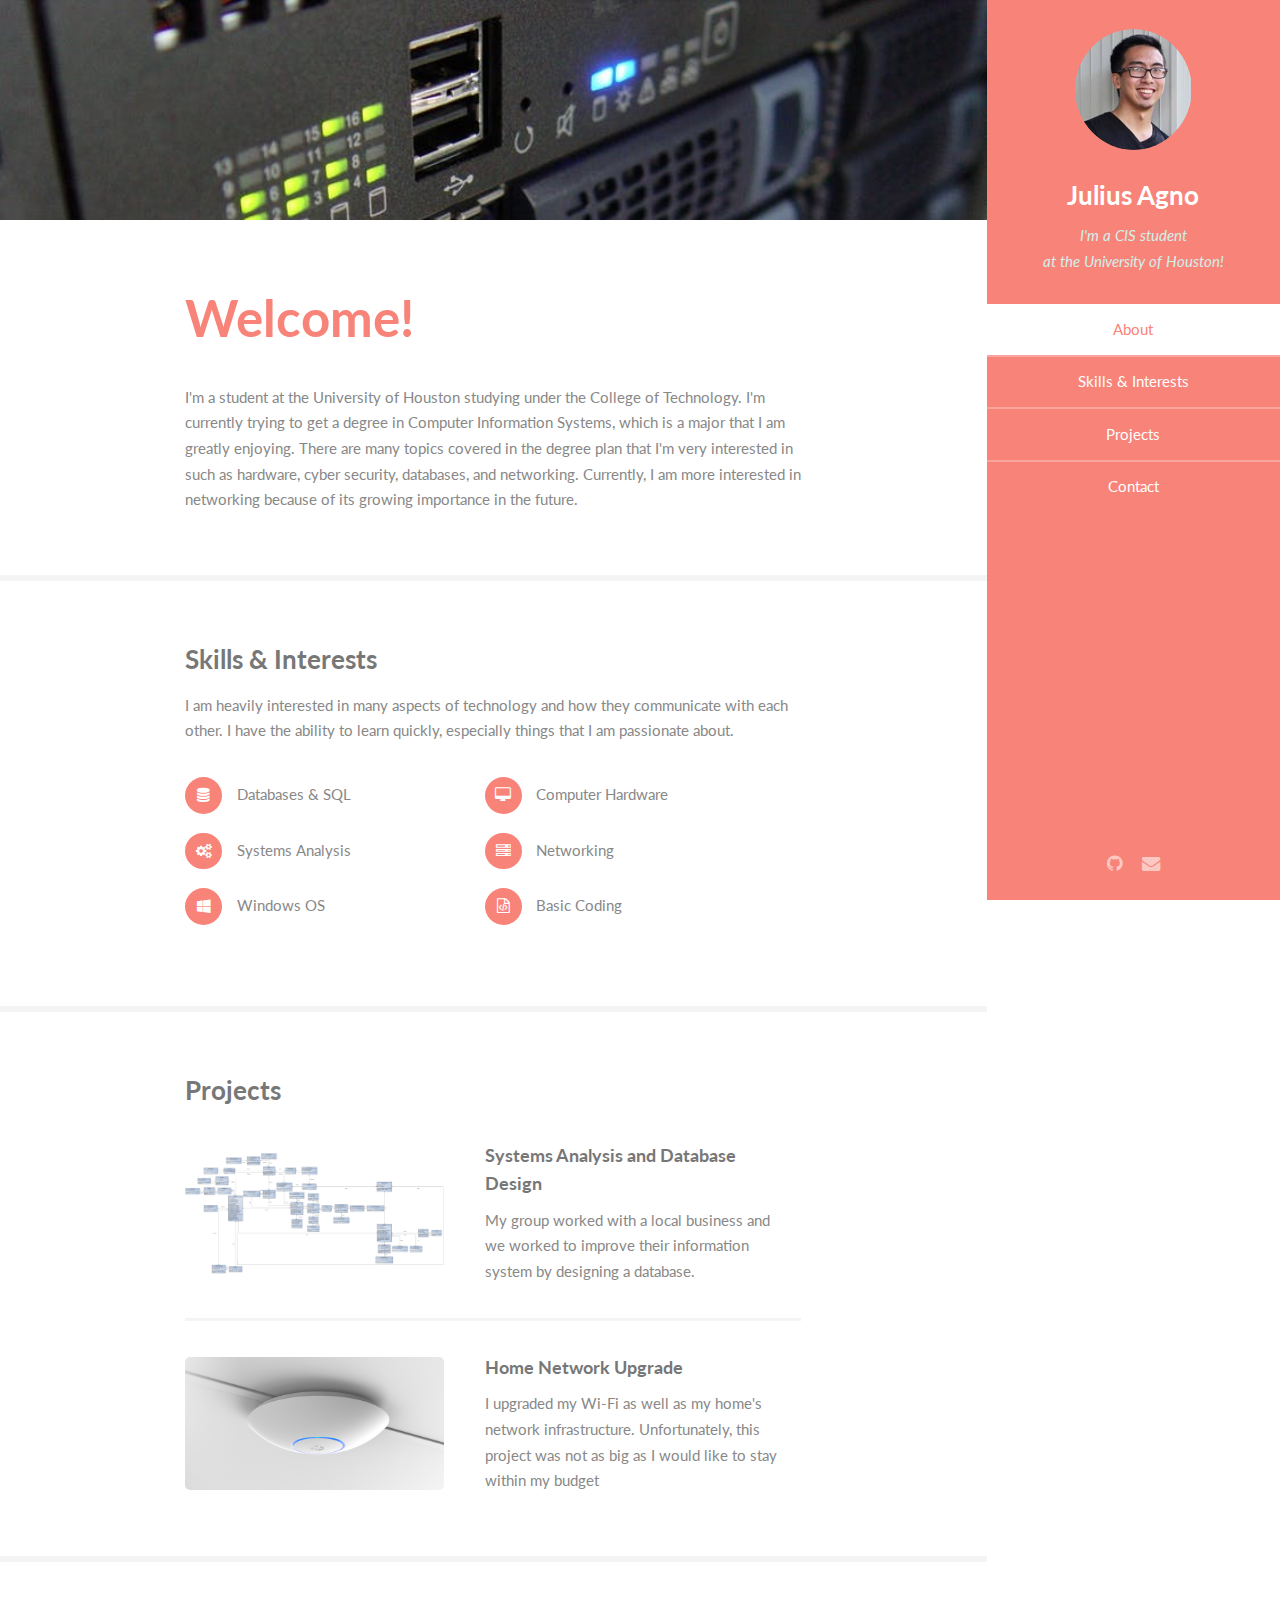
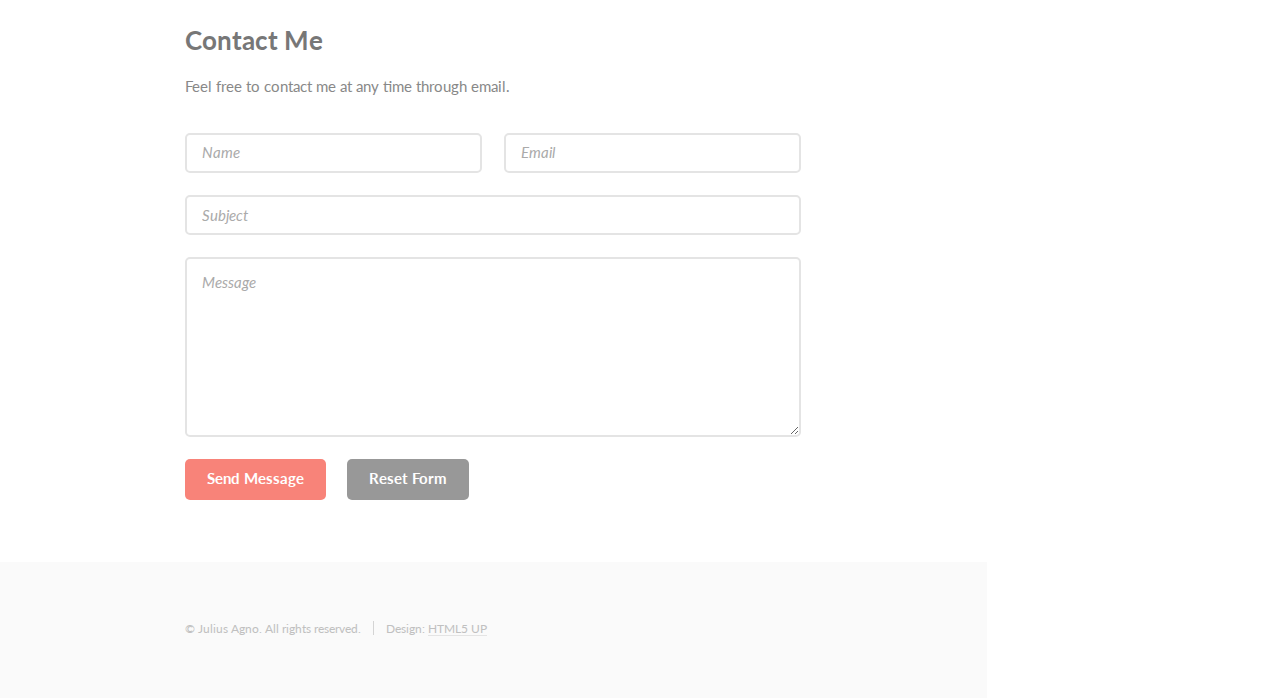
==== index.html @ ba8551e6 "fix header" ====
<!DOCTYPE HTML>
<!--
	Read Only by HTML5 UP
	html5up.net | @ajlkn
	Free for personal and commercial use under the CCA 3.0 license (html5up.net/license)
-->
<html>
	<head>
		<title>Julius Agno</title>
		<meta charset="utf-8" />
		<meta name="viewport" content="width=device-width, initial-scale=1" />
		<!--[if lte IE 8]><script src="assets/js/ie/html5shiv.js"></script><![endif]-->
		<link rel="stylesheet" href="assets/css/main.css" />
		<!--[if lte IE 8]><link rel="stylesheet" href="assets/css/ie8.css" /><![endif]-->
	</head>
	<body>

		<!-- Header -->
			<section id="header">
			
				<header>
					<span class="image avatar"><img src="images/avatar.png" alt="" /></span>
					<h1 id="logo"><a href="#">Julius Agno</a></h1>
					<p>I'm a CIS student<br />
					at the University of Houston!</p>
				</header>
				
				<nav id="nav">
					<ul>
						<li><a href="#about" class="active">About</a></li>
						<li><a href="#skills">Skills & Interests</a></li>
						<li><a href="#projects">Projects</a></li>
						<li><a href="#contact">Contact</a></li>
					</ul>
				</nav>
				
				<footer>
					<ul class="icons">
						<!--<li><a href="#" class="icon fa-twitter"><span class="label">Twitter</span></a></li>-->
						<!--<li><a href="#" class="icon fa-facebook"><span class="label">Facebook</span></a></li>-->
						<!--<li><a href="#" class="icon fa-instagram"><span class="label">Instagram</span></a></li>-->
						<li><a href="https://github.com/jayjay-a" class="icon fa-github"><span class="label">Github</span></a></li>
						<li><a href="mailto:agno.julius@gmail.com" class="icon fa-envelope"><span class="label">Email</span></a></li>
					</ul>
				</footer>
				
			</section>

		<!-- Wrapper -->
			<div id="wrapper">

				<!-- Main -->
					<div id="main">

						<!-- About -->
							<section id="about">
								<div class="container">
									<header class="major">
										<h2>Welcome!</h2>
									</header>
									<p>I'm a student at the University of Houston studying under the College of Technology. I'm currently trying to get a degree in Computer Information Systems, which is a major that I am greatly enjoying. There are many topics covered in the degree plan that I'm very interested in such as hardware, cyber security, databases, and networking. Currently, I am more interested in networking because of its growing importance in the future.</p>
								</div>
							</section>

						<!-- Skills -->
							<section id="skills">
								<div class="container">
									<h3>Skills & Interests</h3>
									<p>I am heavily interested in many aspects of technology and how they communicate with each other. I have the ability to learn quickly, especially things that I am passionate about.</p>
									<ul class="feature-icons">
										<li class="fa-database">Databases & SQL</li>
										<li class="fa-desktop">Computer Hardware</li>
										<li class="fa-cogs">Systems Analysis</li>
										<li class="fa-server ">Networking</li>
										<li class="fa-windows">Windows OS</li>
										<li class="fa-file-code-o">Basic Coding</li>
									</ul>
								</div>
							</section>

						<!-- Projects -->
							<section id="projects">
								<div class="container">
									<h3>Projects</h3>
									<p></p>
									<div class="features">
										<article>
											<a href="#" class="image"><img src="images/erd.png" alt="" /></a>
											<div class="inner">
												<h4>Systems Analysis and Database Design</h4>
												<p>My group worked with a local business and we worked to improve their information system by designing a database.</p>
											</div>
										</article>
										<article>
											<a href="#" class="image"><img src="images/uac.png" alt="" /></a>
											<div class="inner">
												<h4>Home Network Upgrade</h4>
												<p>I upgraded my Wi-Fi as well as my home's network infrastructure. Unfortunately, this project was not as big as I would like to stay within my budget</p>
											</div>
										</article>
									</div>
								</div>
							</section>

						<!-- Contact -->
							<section id="contact">
								<div class="container">
									<h3>Contact Me</h3>
									<p>Feel free to contact me at any time through email.</p>
									<form method="post" action="https://formspree.io/agno.julius@gmail.com">
										<div class="row uniform">
											<div class="6u 12u(xsmall)"><input type="text" name="name" id="name" placeholder="Name" /></div>
											<div class="6u 12u(xsmall)"><input type="email" name="email" id="email" placeholder="Email" /></div>
										</div>
										<div class="row uniform">
											<div class="12u"><input type="text" name="subject" id="subject" placeholder="Subject" /></div>
										</div>
										<div class="row uniform">
											<div class="12u"><textarea name="message" id="message" placeholder="Message" rows="6"></textarea></div>
										</div>
										<div class="row uniform">
											<div class="12u">
												<ul class="actions">
													<li><input type="submit" class="special" value="Send Message" /></li>
													<li><input type="reset" value="Reset Form" /></li>
												</ul>
											</div>
										</div>
									</form>
								</div>
							</section>
							
							


					</div>

				<!-- Footer -->
					<section id="footer">
						<div class="container">
							<ul class="copyright">
								<li>&copy; Julius Agno. All rights reserved.</li><li>Design: <a href="http://html5up.net">HTML5 UP</a></li>
							</ul>
						</div>
					</section>

			</div>

		<!-- Scripts -->
			<script src="assets/js/jquery.min.js"></script>
			<script src="assets/js/jquery.scrollzer.min.js"></script>
			<script src="assets/js/jquery.scrolly.min.js"></script>
			<script src="assets/js/skel.min.js"></script>
			<script src="assets/js/util.js"></script>
			<!--[if lte IE 8]><script src="assets/js/ie/respond.min.js"></script><![endif]-->
			<script src="assets/js/main.js"></script>

	</body>
</html>
---- assets/css/main.css ----
@import url("font-awesome.min.css");
@import url("https://fonts.googleapis.com/css?family=Lato:400,400italic,700,700italic|Source+Code+Pro:400");

/*
	Read Only by HTML5 UP
	html5up.net | @ajlkn
	Free for personal and commercial use under the CCA 3.0 license (html5up.net/license)
*/

/* Reset */

	html, body, div, span, applet, object, iframe, h1, h2, h3, h4, h5, h6, p, blockquote, pre, a, abbr, acronym, address, big, cite, code, del, dfn, em, img, ins, kbd, q, s, samp, small, strike, strong, sub, sup, tt, var, b, u, i, center, dl, dt, dd, ol, ul, li, fieldset, form, label, legend, table, caption, tbody, tfoot, thead, tr, th, td, article, aside, canvas, details, embed, figure, figcaption, footer, header, hgroup, menu, nav, output, ruby, section, summary, time, mark, audio, video {
		margin: 0;
		padding: 0;
		border: 0;
		font-size: 100%;
		font: inherit;
		vertical-align: baseline;
	}

	article, aside, details, figcaption, figure, footer, header, hgroup, menu, nav, section {
		display: block;
	}

	body {
		line-height: 1;
	}

	ol, ul {
		list-style: none;
	}

	blockquote, q {
		quotes: none;
	}

	blockquote:before, blockquote:after, q:before, q:after {
		content: '';
		content: none;
	}

	table {
		border-collapse: collapse;
		border-spacing: 0;
	}

	body {
		-webkit-text-size-adjust: none;
	}

/* Box Model */

	*, *:before, *:after {
		-moz-box-sizing: border-box;
		-webkit-box-sizing: border-box;
		box-sizing: border-box;
	}

/* Containers */

	.container {
		margin-left: auto;
		margin-right: auto;
	}

	.container.\31 25\25 {
		width: 100%;
		max-width: 56.25em;
		min-width: 45em;
	}

	.container.\37 5\25 {
		width: 33.75em;
	}

	.container.\35 0\25 {
		width: 22.5em;
	}

	.container.\32 5\25 {
		width: 11.25em;
	}

	.container {
		width: 45em;
	}

	@media screen and (max-width: 1680px) {

		.container.\31 25\25 {
			width: 100%;
			max-width: 56.25em;
			min-width: 45em;
		}

		.container.\37 5\25 {
			width: 33.75em;
		}

		.container.\35 0\25 {
			width: 22.5em;
		}

		.container.\32 5\25 {
			width: 11.25em;
		}

		.container {
			width: 45em;
		}

	}

	@media screen and (max-width: 1280px) {

		.container.\31 25\25 {
			width: 100%;
			max-width: 52.5em;
			min-width: 42em;
		}

		.container.\37 5\25 {
			width: 31.5em;
		}

		.container.\35 0\25 {
			width: 21em;
		}

		.container.\32 5\25 {
			width: 10.5em;
		}

		.container {
			width: 42em;
		}

	}

	@media screen and (max-width: 1024px) {

		.container.\31 25\25 {
			width: 100%;
			max-width: 106.25%;
			min-width: 85%;
		}

		.container.\37 5\25 {
			width: 63.75%;
		}

		.container.\35 0\25 {
			width: 42.5%;
		}

		.container.\32 5\25 {
			width: 21.25%;
		}

		.container {
			width: 85% !important;
		}

	}

	@media screen and (max-width: 736px) {

		.container.\31 25\25 {
			width: 100%;
			max-width: 112.5%;
			min-width: 90%;
		}

		.container.\37 5\25 {
			width: 67.5%;
		}

		.container.\35 0\25 {
			width: 45%;
		}

		.container.\32 5\25 {
			width: 22.5%;
		}

		.container {
			width: 90% !important;
		}

	}

	@media screen and (max-width: 480px) {

		.container.\31 25\25 {
			width: 100%;
			max-width: 112.5%;
			min-width: 90%;
		}

		.container.\37 5\25 {
			width: 67.5%;
		}

		.container.\35 0\25 {
			width: 45%;
		}

		.container.\32 5\25 {
			width: 22.5%;
		}

		.container {
			width: 90% !important;
		}

	}

/* Grid */

	.row {
		border-bottom: solid 1px transparent;
		-moz-box-sizing: border-box;
		-webkit-box-sizing: border-box;
		box-sizing: border-box;
	}

	.row > * {
		float: left;
		-moz-box-sizing: border-box;
		-webkit-box-sizing: border-box;
		box-sizing: border-box;
	}

	.row:after, .row:before {
		content: '';
		display: block;
		clear: both;
		height: 0;
	}

	.row.uniform > * > :first-child {
		margin-top: 0;
	}

	.row.uniform > * > :last-child {
		margin-bottom: 0;
	}

	.row.\30 \25 > * {
		padding: 0 0 0 0em;
	}

	.row.\30 \25 {
		margin: 0 0 -1px 0em;
	}

	.row.uniform.\30 \25 > * {
		padding: 0em 0 0 0em;
	}

	.row.uniform.\30 \25 {
		margin: 0em 0 -1px 0em;
	}

	.row > * {
		padding: 0 0 0 2em;
	}

	.row {
		margin: 0 0 -1px -2em;
	}

	.row.uniform > * {
		padding: 2em 0 0 2em;
	}

	.row.uniform {
		margin: -2em 0 -1px -2em;
	}

	.row.\32 00\25 > * {
		padding: 0 0 0 4em;
	}

	.row.\32 00\25 {
		margin: 0 0 -1px -4em;
	}

	.row.uniform.\32 00\25 > * {
		padding: 4em 0 0 4em;
	}

	.row.uniform.\32 00\25 {
		margin: -4em 0 -1px -4em;
	}

	.row.\31 50\25 > * {
		padding: 0 0 0 3em;
	}

	.row.\31 50\25 {
		margin: 0 0 -1px -3em;
	}

	.row.uniform.\31 50\25 > * {
		padding: 3em 0 0 3em;
	}

	.row.uniform.\31 50\25 {
		margin: -3em 0 -1px -3em;
	}

	.row.\35 0\25 > * {
		padding: 0 0 0 1em;
	}

	.row.\35 0\25 {
		margin: 0 0 -1px -1em;
	}

	.row.uniform.\35 0\25 > * {
		padding: 1em 0 0 1em;
	}

	.row.uniform.\35 0\25 {
		margin: -1em 0 -1px -1em;
	}

	.row.\32 5\25 > * {
		padding: 0 0 0 0.5em;
	}

	.row.\32 5\25 {
		margin: 0 0 -1px -0.5em;
	}

	.row.uniform.\32 5\25 > * {
		padding: 0.5em 0 0 0.5em;
	}

	.row.uniform.\32 5\25 {
		margin: -0.5em 0 -1px -0.5em;
	}

	.\31 2u, .\31 2u\24 {
		width: 100%;
		clear: none;
		margin-left: 0;
	}

	.\31 1u, .\31 1u\24 {
		width: 91.6666666667%;
		clear: none;
		margin-left: 0;
	}

	.\31 0u, .\31 0u\24 {
		width: 83.3333333333%;
		clear: none;
		margin-left: 0;
	}

	.\39 u, .\39 u\24 {
		width: 75%;
		clear: none;
		margin-left: 0;
	}

	.\38 u, .\38 u\24 {
		width: 66.6666666667%;
		clear: none;
		margin-left: 0;
	}

	.\37 u, .\37 u\24 {
		width: 58.3333333333%;
		clear: none;
		margin-left: 0;
	}

	.\36 u, .\36 u\24 {
		width: 50%;
		clear: none;
		margin-left: 0;
	}

	.\35 u, .\35 u\24 {
		width: 41.6666666667%;
		clear: none;
		margin-left: 0;
	}

	.\34 u, .\34 u\24 {
		width: 33.3333333333%;
		clear: none;
		margin-left: 0;
	}

	.\33 u, .\33 u\24 {
		width: 25%;
		clear: none;
		margin-left: 0;
	}

	.\32 u, .\32 u\24 {
		width: 16.6666666667%;
		clear: none;
		margin-left: 0;
	}

	.\31 u, .\31 u\24 {
		width: 8.3333333333%;
		clear: none;
		margin-left: 0;
	}

	.\31 2u\24 + *,
	.\31 1u\24 + *,
	.\31 0u\24 + *,
	.\39 u\24 + *,
	.\38 u\24 + *,
	.\37 u\24 + *,
	.\36 u\24 + *,
	.\35 u\24 + *,
	.\34 u\24 + *,
	.\33 u\24 + *,
	.\32 u\24 + *,
	.\31 u\24 + * {
		clear: left;
	}

	.\-11u {
		margin-left: 91.66667%;
	}

	.\-10u {
		margin-left: 83.33333%;
	}

	.\-9u {
		margin-left: 75%;
	}

	.\-8u {
		margin-left: 66.66667%;
	}

	.\-7u {
		margin-left: 58.33333%;
	}

	.\-6u {
		margin-left: 50%;
	}

	.\-5u {
		margin-left: 41.66667%;
	}

	.\-4u {
		margin-left: 33.33333%;
	}

	.\-3u {
		margin-left: 25%;
	}

	.\-2u {
		margin-left: 16.66667%;
	}

	.\-1u {
		margin-left: 8.33333%;
	}

	@media screen and (max-width: 1680px) {

		.row > * {
			padding: 0 0 0 2em;
		}

		.row {
			margin: 0 0 -1px -2em;
		}

		.row.uniform > * {
			padding: 2em 0 0 2em;
		}

		.row.uniform {
			margin: -2em 0 -1px -2em;
		}

		.row.\32 00\25 > * {
			padding: 0 0 0 4em;
		}

		.row.\32 00\25 {
			margin: 0 0 -1px -4em;
		}

		.row.uniform.\32 00\25 > * {
			padding: 4em 0 0 4em;
		}

		.row.uniform.\32 00\25 {
			margin: -4em 0 -1px -4em;
		}

		.row.\31 50\25 > * {
			padding: 0 0 0 3em;
		}

		.row.\31 50\25 {
			margin: 0 0 -1px -3em;
		}

		.row.uniform.\31 50\25 > * {
			padding: 3em 0 0 3em;
		}

		.row.uniform.\31 50\25 {
			margin: -3em 0 -1px -3em;
		}

		.row.\35 0\25 > * {
			padding: 0 0 0 1em;
		}

		.row.\35 0\25 {
			margin: 0 0 -1px -1em;
		}

		.row.uniform.\35 0\25 > * {
			padding: 1em 0 0 1em;
		}

		.row.uniform.\35 0\25 {
			margin: -1em 0 -1px -1em;
		}

		.row.\32 5\25 > * {
			padding: 0 0 0 0.5em;
		}

		.row.\32 5\25 {
			margin: 0 0 -1px -0.5em;
		}

		.row.uniform.\32 5\25 > * {
			padding: 0.5em 0 0 0.5em;
		}

		.row.uniform.\32 5\25 {
			margin: -0.5em 0 -1px -0.5em;
		}

		.\31 2u\28xlarge\29, .\31 2u\24\28xlarge\29 {
			width: 100%;
			clear: none;
			margin-left: 0;
		}

		.\31 1u\28xlarge\29, .\31 1u\24\28xlarge\29 {
			width: 91.6666666667%;
			clear: none;
			margin-left: 0;
		}

		.\31 0u\28xlarge\29, .\31 0u\24\28xlarge\29 {
			width: 83.3333333333%;
			clear: none;
			margin-left: 0;
		}

		.\39 u\28xlarge\29, .\39 u\24\28xlarge\29 {
			width: 75%;
			clear: none;
			margin-left: 0;
		}

		.\38 u\28xlarge\29, .\38 u\24\28xlarge\29 {
			width: 66.6666666667%;
			clear: none;
			margin-left: 0;
		}

		.\37 u\28xlarge\29, .\37 u\24\28xlarge\29 {
			width: 58.3333333333%;
			clear: none;
			margin-left: 0;
		}

		.\36 u\28xlarge\29, .\36 u\24\28xlarge\29 {
			width: 50%;
			clear: none;
			margin-left: 0;
		}

		.\35 u\28xlarge\29, .\35 u\24\28xlarge\29 {
			width: 41.6666666667%;
			clear: none;
			margin-left: 0;
		}

		.\34 u\28xlarge\29, .\34 u\24\28xlarge\29 {
			width: 33.3333333333%;
			clear: none;
			margin-left: 0;
		}

		.\33 u\28xlarge\29, .\33 u\24\28xlarge\29 {
			width: 25%;
			clear: none;
			margin-left: 0;
		}

		.\32 u\28xlarge\29, .\32 u\24\28xlarge\29 {
			width: 16.6666666667%;
			clear: none;
			margin-left: 0;
		}

		.\31 u\28xlarge\29, .\31 u\24\28xlarge\29 {
			width: 8.3333333333%;
			clear: none;
			margin-left: 0;
		}

		.\31 2u\24\28xlarge\29 + *,
		.\31 1u\24\28xlarge\29 + *,
		.\31 0u\24\28xlarge\29 + *,
		.\39 u\24\28xlarge\29 + *,
		.\38 u\24\28xlarge\29 + *,
		.\37 u\24\28xlarge\29 + *,
		.\36 u\24\28xlarge\29 + *,
		.\35 u\24\28xlarge\29 + *,
		.\34 u\24\28xlarge\29 + *,
		.\33 u\24\28xlarge\29 + *,
		.\32 u\24\28xlarge\29 + *,
		.\31 u\24\28xlarge\29 + * {
			clear: left;
		}

		.\-11u\28xlarge\29 {
			margin-left: 91.66667%;
		}

		.\-10u\28xlarge\29 {
			margin-left: 83.33333%;
		}

		.\-9u\28xlarge\29 {
			margin-left: 75%;
		}

		.\-8u\28xlarge\29 {
			margin-left: 66.66667%;
		}

		.\-7u\28xlarge\29 {
			margin-left: 58.33333%;
		}

		.\-6u\28xlarge\29 {
			margin-left: 50%;
		}

		.\-5u\28xlarge\29 {
			margin-left: 41.66667%;
		}

		.\-4u\28xlarge\29 {
			margin-left: 33.33333%;
		}

		.\-3u\28xlarge\29 {
			margin-left: 25%;
		}

		.\-2u\28xlarge\29 {
			margin-left: 16.66667%;
		}

		.\-1u\28xlarge\29 {
			margin-left: 8.33333%;
		}

	}

	@media screen and (max-width: 1280px) {

		.row > * {
			padding: 0 0 0 1.5em;
		}

		.row {
			margin: 0 0 -1px -1.5em;
		}

		.row.uniform > * {
			padding: 1.5em 0 0 1.5em;
		}

		.row.uniform {
			margin: -1.5em 0 -1px -1.5em;
		}

		.row.\32 00\25 > * {
			padding: 0 0 0 3em;
		}

		.row.\32 00\25 {
			margin: 0 0 -1px -3em;
		}

		.row.uniform.\32 00\25 > * {
			padding: 3em 0 0 3em;
		}

		.row.uniform.\32 00\25 {
			margin: -3em 0 -1px -3em;
		}

		.row.\31 50\25 > * {
			padding: 0 0 0 2.25em;
		}

		.row.\31 50\25 {
			margin: 0 0 -1px -2.25em;
		}

		.row.uniform.\31 50\25 > * {
			padding: 2.25em 0 0 2.25em;
		}

		.row.uniform.\31 50\25 {
			margin: -2.25em 0 -1px -2.25em;
		}

		.row.\35 0\25 > * {
			padding: 0 0 0 0.75em;
		}

		.row.\35 0\25 {
			margin: 0 0 -1px -0.75em;
		}

		.row.uniform.\35 0\25 > * {
			padding: 0.75em 0 0 0.75em;
		}

		.row.uniform.\35 0\25 {
			margin: -0.75em 0 -1px -0.75em;
		}

		.row.\32 5\25 > * {
			padding: 0 0 0 0.375em;
		}

		.row.\32 5\25 {
			margin: 0 0 -1px -0.375em;
		}

		.row.uniform.\32 5\25 > * {
			padding: 0.375em 0 0 0.375em;
		}

		.row.uniform.\32 5\25 {
			margin: -0.375em 0 -1px -0.375em;
		}

		.\31 2u\28large\29, .\31 2u\24\28large\29 {
			width: 100%;
			clear: none;
			margin-left: 0;
		}

		.\31 1u\28large\29, .\31 1u\24\28large\29 {
			width: 91.6666666667%;
			clear: none;
			margin-left: 0;
		}

		.\31 0u\28large\29, .\31 0u\24\28large\29 {
			width: 83.3333333333%;
			clear: none;
			margin-left: 0;
		}

		.\39 u\28large\29, .\39 u\24\28large\29 {
			width: 75%;
			clear: none;
			margin-left: 0;
		}

		.\38 u\28large\29, .\38 u\24\28large\29 {
			width: 66.6666666667%;
			clear: none;
			margin-left: 0;
		}

		.\37 u\28large\29, .\37 u\24\28large\29 {
			width: 58.3333333333%;
			clear: none;
			margin-left: 0;
		}

		.\36 u\28large\29, .\36 u\24\28large\29 {
			width: 50%;
			clear: none;
			margin-left: 0;
		}

		.\35 u\28large\29, .\35 u\24\28large\29 {
			width: 41.6666666667%;
			clear: none;
			margin-left: 0;
		}

		.\34 u\28large\29, .\34 u\24\28large\29 {
			width: 33.3333333333%;
			clear: none;
			margin-left: 0;
		}

		.\33 u\28large\29, .\33 u\24\28large\29 {
			width: 25%;
			clear: none;
			margin-left: 0;
		}

		.\32 u\28large\29, .\32 u\24\28large\29 {
			width: 16.6666666667%;
			clear: none;
			margin-left: 0;
		}

		.\31 u\28large\29, .\31 u\24\28large\29 {
			width: 8.3333333333%;
			clear: none;
			margin-left: 0;
		}

		.\31 2u\24\28large\29 + *,
		.\31 1u\24\28large\29 + *,
		.\31 0u\24\28large\29 + *,
		.\39 u\24\28large\29 + *,
		.\38 u\24\28large\29 + *,
		.\37 u\24\28large\29 + *,
		.\36 u\24\28large\29 + *,
		.\35 u\24\28large\29 + *,
		.\34 u\24\28large\29 + *,
		.\33 u\24\28large\29 + *,
		.\32 u\24\28large\29 + *,
		.\31 u\24\28large\29 + * {
			clear: left;
		}

		.\-11u\28large\29 {
			margin-left: 91.66667%;
		}

		.\-10u\28large\29 {
			margin-left: 83.33333%;
		}

		.\-9u\28large\29 {
			margin-left: 75%;
		}

		.\-8u\28large\29 {
			margin-left: 66.66667%;
		}

		.\-7u\28large\29 {
			margin-left: 58.33333%;
		}

		.\-6u\28large\29 {
			margin-left: 50%;
		}

		.\-5u\28large\29 {
			margin-left: 41.66667%;
		}

		.\-4u\28large\29 {
			margin-left: 33.33333%;
		}

		.\-3u\28large\29 {
			margin-left: 25%;
		}

		.\-2u\28large\29 {
			margin-left: 16.66667%;
		}

		.\-1u\28large\29 {
			margin-left: 8.33333%;
		}

	}

	@media screen and (max-width: 1024px) {

		.row > * {
			padding: 0 0 0 1.5em;
		}

		.row {
			margin: 0 0 -1px -1.5em;
		}

		.row.uniform > * {
			padding: 1.5em 0 0 1.5em;
		}

		.row.uniform {
			margin: -1.5em 0 -1px -1.5em;
		}

		.row.\32 00\25 > * {
			padding: 0 0 0 3em;
		}

		.row.\32 00\25 {
			margin: 0 0 -1px -3em;
		}

		.row.uniform.\32 00\25 > * {
			padding: 3em 0 0 3em;
		}

		.row.uniform.\32 00\25 {
			margin: -3em 0 -1px -3em;
		}

		.row.\31 50\25 > * {
			padding: 0 0 0 2.25em;
		}

		.row.\31 50\25 {
			margin: 0 0 -1px -2.25em;
		}

		.row.uniform.\31 50\25 > * {
			padding: 2.25em 0 0 2.25em;
		}

		.row.uniform.\31 50\25 {
			margin: -2.25em 0 -1px -2.25em;
		}

		.row.\35 0\25 > * {
			padding: 0 0 0 0.75em;
		}

		.row.\35 0\25 {
			margin: 0 0 -1px -0.75em;
		}

		.row.uniform.\35 0\25 > * {
			padding: 0.75em 0 0 0.75em;
		}

		.row.uniform.\35 0\25 {
			margin: -0.75em 0 -1px -0.75em;
		}

		.row.\32 5\25 > * {
			padding: 0 0 0 0.375em;
		}

		.row.\32 5\25 {
			margin: 0 0 -1px -0.375em;
		}

		.row.uniform.\32 5\25 > * {
			padding: 0.375em 0 0 0.375em;
		}

		.row.uniform.\32 5\25 {
			margin: -0.375em 0 -1px -0.375em;
		}

		.\31 2u\28medium\29, .\31 2u\24\28medium\29 {
			width: 100%;
			clear: none;
			margin-left: 0;
		}

		.\31 1u\28medium\29, .\31 1u\24\28medium\29 {
			width: 91.6666666667%;
			clear: none;
			margin-left: 0;
		}

		.\31 0u\28medium\29, .\31 0u\24\28medium\29 {
			width: 83.3333333333%;
			clear: none;
			margin-left: 0;
		}

		.\39 u\28medium\29, .\39 u\24\28medium\29 {
			width: 75%;
			clear: none;
			margin-left: 0;
		}

		.\38 u\28medium\29, .\38 u\24\28medium\29 {
			width: 66.6666666667%;
			clear: none;
			margin-left: 0;
		}

		.\37 u\28medium\29, .\37 u\24\28medium\29 {
			width: 58.3333333333%;
			clear: none;
			margin-left: 0;
		}

		.\36 u\28medium\29, .\36 u\24\28medium\29 {
			width: 50%;
			clear: none;
			margin-left: 0;
		}

		.\35 u\28medium\29, .\35 u\24\28medium\29 {
			width: 41.6666666667%;
			clear: none;
			margin-left: 0;
		}

		.\34 u\28medium\29, .\34 u\24\28medium\29 {
			width: 33.3333333333%;
			clear: none;
			margin-left: 0;
		}

		.\33 u\28medium\29, .\33 u\24\28medium\29 {
			width: 25%;
			clear: none;
			margin-left: 0;
		}

		.\32 u\28medium\29, .\32 u\24\28medium\29 {
			width: 16.6666666667%;
			clear: none;
			margin-left: 0;
		}

		.\31 u\28medium\29, .\31 u\24\28medium\29 {
			width: 8.3333333333%;
			clear: none;
			margin-left: 0;
		}

		.\31 2u\24\28medium\29 + *,
		.\31 1u\24\28medium\29 + *,
		.\31 0u\24\28medium\29 + *,
		.\39 u\24\28medium\29 + *,
		.\38 u\24\28medium\29 + *,
		.\37 u\24\28medium\29 + *,
		.\36 u\24\28medium\29 + *,
		.\35 u\24\28medium\29 + *,
		.\34 u\24\28medium\29 + *,
		.\33 u\24\28medium\29 + *,
		.\32 u\24\28medium\29 + *,
		.\31 u\24\28medium\29 + * {
			clear: left;
		}

		.\-11u\28medium\29 {
			margin-left: 91.66667%;
		}

		.\-10u\28medium\29 {
			margin-left: 83.33333%;
		}

		.\-9u\28medium\29 {
			margin-left: 75%;
		}

		.\-8u\28medium\29 {
			margin-left: 66.66667%;
		}

		.\-7u\28medium\29 {
			margin-left: 58.33333%;
		}

		.\-6u\28medium\29 {
			margin-left: 50%;
		}

		.\-5u\28medium\29 {
			margin-left: 41.66667%;
		}

		.\-4u\28medium\29 {
			margin-left: 33.33333%;
		}

		.\-3u\28medium\29 {
			margin-left: 25%;
		}

		.\-2u\28medium\29 {
			margin-left: 16.66667%;
		}

		.\-1u\28medium\29 {
			margin-left: 8.33333%;
		}

	}

	@media screen and (max-width: 736px) {

		.row > * {
			padding: 0 0 0 1.25em;
		}

		.row {
			margin: 0 0 -1px -1.25em;
		}

		.row.uniform > * {
			padding: 1.25em 0 0 1.25em;
		}

		.row.uniform {
			margin: -1.25em 0 -1px -1.25em;
		}

		.row.\32 00\25 > * {
			padding: 0 0 0 2.5em;
		}

		.row.\32 00\25 {
			margin: 0 0 -1px -2.5em;
		}

		.row.uniform.\32 00\25 > * {
			padding: 2.5em 0 0 2.5em;
		}

		.row.uniform.\32 00\25 {
			margin: -2.5em 0 -1px -2.5em;
		}

		.row.\31 50\25 > * {
			padding: 0 0 0 1.875em;
		}

		.row.\31 50\25 {
			margin: 0 0 -1px -1.875em;
		}

		.row.uniform.\31 50\25 > * {
			padding: 1.875em 0 0 1.875em;
		}

		.row.uniform.\31 50\25 {
			margin: -1.875em 0 -1px -1.875em;
		}

		.row.\35 0\25 > * {
			padding: 0 0 0 0.625em;
		}

		.row.\35 0\25 {
			margin: 0 0 -1px -0.625em;
		}

		.row.uniform.\35 0\25 > * {
			padding: 0.625em 0 0 0.625em;
		}

		.row.uniform.\35 0\25 {
			margin: -0.625em 0 -1px -0.625em;
		}

		.row.\32 5\25 > * {
			padding: 0 0 0 0.3125em;
		}

		.row.\32 5\25 {
			margin: 0 0 -1px -0.3125em;
		}

		.row.uniform.\32 5\25 > * {
			padding: 0.3125em 0 0 0.3125em;
		}

		.row.uniform.\32 5\25 {
			margin: -0.3125em 0 -1px -0.3125em;
		}

		.\31 2u\28small\29, .\31 2u\24\28small\29 {
			width: 100%;
			clear: none;
			margin-left: 0;
		}

		.\31 1u\28small\29, .\31 1u\24\28small\29 {
			width: 91.6666666667%;
			clear: none;
			margin-left: 0;
		}

		.\31 0u\28small\29, .\31 0u\24\28small\29 {
			width: 83.3333333333%;
			clear: none;
			margin-left: 0;
		}

		.\39 u\28small\29, .\39 u\24\28small\29 {
			width: 75%;
			clear: none;
			margin-left: 0;
		}

		.\38 u\28small\29, .\38 u\24\28small\29 {
			width: 66.6666666667%;
			clear: none;
			margin-left: 0;
		}

		.\37 u\28small\29, .\37 u\24\28small\29 {
			width: 58.3333333333%;
			clear: none;
			margin-left: 0;
		}

		.\36 u\28small\29, .\36 u\24\28small\29 {
			width: 50%;
			clear: none;
			margin-left: 0;
		}

		.\35 u\28small\29, .\35 u\24\28small\29 {
			width: 41.6666666667%;
			clear: none;
			margin-left: 0;
		}

		.\34 u\28small\29, .\34 u\24\28small\29 {
			width: 33.3333333333%;
			clear: none;
			margin-left: 0;
		}

		.\33 u\28small\29, .\33 u\24\28small\29 {
			width: 25%;
			clear: none;
			margin-left: 0;
		}

		.\32 u\28small\29, .\32 u\24\28small\29 {
			width: 16.6666666667%;
			clear: none;
			margin-left: 0;
		}

		.\31 u\28small\29, .\31 u\24\28small\29 {
			width: 8.3333333333%;
			clear: none;
			margin-left: 0;
		}

		.\31 2u\24\28small\29 + *,
		.\31 1u\24\28small\29 + *,
		.\31 0u\24\28small\29 + *,
		.\39 u\24\28small\29 + *,
		.\38 u\24\28small\29 + *,
		.\37 u\24\28small\29 + *,
		.\36 u\24\28small\29 + *,
		.\35 u\24\28small\29 + *,
		.\34 u\24\28small\29 + *,
		.\33 u\24\28small\29 + *,
		.\32 u\24\28small\29 + *,
		.\31 u\24\28small\29 + * {
			clear: left;
		}

		.\-11u\28small\29 {
			margin-left: 91.66667%;
		}

		.\-10u\28small\29 {
			margin-left: 83.33333%;
		}

		.\-9u\28small\29 {
			margin-left: 75%;
		}

		.\-8u\28small\29 {
			margin-left: 66.66667%;
		}

		.\-7u\28small\29 {
			margin-left: 58.33333%;
		}

		.\-6u\28small\29 {
			margin-left: 50%;
		}

		.\-5u\28small\29 {
			margin-left: 41.66667%;
		}

		.\-4u\28small\29 {
			margin-left: 33.33333%;
		}

		.\-3u\28small\29 {
			margin-left: 25%;
		}

		.\-2u\28small\29 {
			margin-left: 16.66667%;
		}

		.\-1u\28small\29 {
			margin-left: 8.33333%;
		}

	}

	@media screen and (max-width: 480px) {

		.row > * {
			padding: 0 0 0 1.25em;
		}

		.row {
			margin: 0 0 -1px -1.25em;
		}

		.row.uniform > * {
			padding: 1.25em 0 0 1.25em;
		}

		.row.uniform {
			margin: -1.25em 0 -1px -1.25em;
		}

		.row.\32 00\25 > * {
			padding: 0 0 0 2.5em;
		}

		.row.\32 00\25 {
			margin: 0 0 -1px -2.5em;
		}

		.row.uniform.\32 00\25 > * {
			padding: 2.5em 0 0 2.5em;
		}

		.row.uniform.\32 00\25 {
			margin: -2.5em 0 -1px -2.5em;
		}

		.row.\31 50\25 > * {
			padding: 0 0 0 1.875em;
		}

		.row.\31 50\25 {
			margin: 0 0 -1px -1.875em;
		}

		.row.uniform.\31 50\25 > * {
			padding: 1.875em 0 0 1.875em;
		}

		.row.uniform.\31 50\25 {
			margin: -1.875em 0 -1px -1.875em;
		}

		.row.\35 0\25 > * {
			padding: 0 0 0 0.625em;
		}

		.row.\35 0\25 {
			margin: 0 0 -1px -0.625em;
		}

		.row.uniform.\35 0\25 > * {
			padding: 0.625em 0 0 0.625em;
		}

		.row.uniform.\35 0\25 {
			margin: -0.625em 0 -1px -0.625em;
		}

		.row.\32 5\25 > * {
			padding: 0 0 0 0.3125em;
		}

		.row.\32 5\25 {
			margin: 0 0 -1px -0.3125em;
		}

		.row.uniform.\32 5\25 > * {
			padding: 0.3125em 0 0 0.3125em;
		}

		.row.uniform.\32 5\25 {
			margin: -0.3125em 0 -1px -0.3125em;
		}

		.\31 2u\28xsmall\29, .\31 2u\24\28xsmall\29 {
			width: 100%;
			clear: none;
			margin-left: 0;
		}

		.\31 1u\28xsmall\29, .\31 1u\24\28xsmall\29 {
			width: 91.6666666667%;
			clear: none;
			margin-left: 0;
		}

		.\31 0u\28xsmall\29, .\31 0u\24\28xsmall\29 {
			width: 83.3333333333%;
			clear: none;
			margin-left: 0;
		}

		.\39 u\28xsmall\29, .\39 u\24\28xsmall\29 {
			width: 75%;
			clear: none;
			margin-left: 0;
		}

		.\38 u\28xsmall\29, .\38 u\24\28xsmall\29 {
			width: 66.6666666667%;
			clear: none;
			margin-left: 0;
		}

		.\37 u\28xsmall\29, .\37 u\24\28xsmall\29 {
			width: 58.3333333333%;
			clear: none;
			margin-left: 0;
		}

		.\36 u\28xsmall\29, .\36 u\24\28xsmall\29 {
			width: 50%;
			clear: none;
			margin-left: 0;
		}

		.\35 u\28xsmall\29, .\35 u\24\28xsmall\29 {
			width: 41.6666666667%;
			clear: none;
			margin-left: 0;
		}

		.\34 u\28xsmall\29, .\34 u\24\28xsmall\29 {
			width: 33.3333333333%;
			clear: none;
			margin-left: 0;
		}

		.\33 u\28xsmall\29, .\33 u\24\28xsmall\29 {
			width: 25%;
			clear: none;
			margin-left: 0;
		}

		.\32 u\28xsmall\29, .\32 u\24\28xsmall\29 {
			width: 16.6666666667%;
			clear: none;
			margin-left: 0;
		}

		.\31 u\28xsmall\29, .\31 u\24\28xsmall\29 {
			width: 8.3333333333%;
			clear: none;
			margin-left: 0;
		}

		.\31 2u\24\28xsmall\29 + *,
		.\31 1u\24\28xsmall\29 + *,
		.\31 0u\24\28xsmall\29 + *,
		.\39 u\24\28xsmall\29 + *,
		.\38 u\24\28xsmall\29 + *,
		.\37 u\24\28xsmall\29 + *,
		.\36 u\24\28xsmall\29 + *,
		.\35 u\24\28xsmall\29 + *,
		.\34 u\24\28xsmall\29 + *,
		.\33 u\24\28xsmall\29 + *,
		.\32 u\24\28xsmall\29 + *,
		.\31 u\24\28xsmall\29 + * {
			clear: left;
		}

		.\-11u\28xsmall\29 {
			margin-left: 91.66667%;
		}

		.\-10u\28xsmall\29 {
			margin-left: 83.33333%;
		}

		.\-9u\28xsmall\29 {
			margin-left: 75%;
		}

		.\-8u\28xsmall\29 {
			margin-left: 66.66667%;
		}

		.\-7u\28xsmall\29 {
			margin-left: 58.33333%;
		}

		.\-6u\28xsmall\29 {
			margin-left: 50%;
		}

		.\-5u\28xsmall\29 {
			margin-left: 41.66667%;
		}

		.\-4u\28xsmall\29 {
			margin-left: 33.33333%;
		}

		.\-3u\28xsmall\29 {
			margin-left: 25%;
		}

		.\-2u\28xsmall\29 {
			margin-left: 16.66667%;
		}

		.\-1u\28xsmall\29 {
			margin-left: 8.33333%;
		}

	}

/* Basic */

	body {
		background: #fff;
	}

	body, input, select, textarea {
		color: #888;
		font-family: "Lato", sans-serif;
		font-size: 16pt;
		font-weight: 400;
		line-height: 1.75em;
	}

	a {
		-moz-transition: color 0.2s ease-in-out, border-color 0.2s ease-in-out;
		-webkit-transition: color 0.2s ease-in-out, border-color 0.2s ease-in-out;
		-ms-transition: color 0.2s ease-in-out, border-color 0.2s ease-in-out;
		transition: color 0.2s ease-in-out, border-color 0.2s ease-in-out;
		border-bottom: solid 1px #e4e4e4;
		color: inherit;
		text-decoration: none;
	}

		a:hover {
			border-bottom-color: transparent;
			color: #f88379 !important;
		}

	strong, b {
		color: #777;
		font-weight: 700;
	}

	em, i {
		font-style: italic;
	}

	p {
		margin: 0 0 2.25em 0;
	}

	h1, h2, h3, h4, h5, h6 {
		color: #777;
		font-weight: 700;
		line-height: 1em;
		margin: 0 0 0.5625em 0;
	}

		h1 a, h2 a, h3 a, h4 a, h5 a, h6 a {
			border: 0;
			color: inherit;
			text-decoration: none;
		}

	h2 {
		font-size: 2em;
		line-height: 1.5em;
	}

	h3 {
		font-size: 1.75em;
		line-height: 1.5em;
	}

	h4 {
		font-size: 1.25em;
		line-height: 1.5em;
	}

	h5 {
		font-size: 0.9em;
		line-height: 1.5em;
	}

	h6 {
		font-size: 0.7em;
		line-height: 1.5em;
	}

	sub {
		font-size: 0.8em;
		position: relative;
		top: 0.5em;
	}

	sup {
		font-size: 0.8em;
		position: relative;
		top: -0.5em;
	}

	hr {
		border: 0;
		border-bottom: solid 2px #f4f4f4;
		margin: 2.25em 0;
	}

		hr.major {
			margin: 3.375em 0;
		}

	blockquote {
		border-left: solid 8px #e4e4e4;
		font-style: italic;
		margin: 0 0 2.25em 0;
		padding: 0.5em 0 0.5em 2em;
	}

	code {
		background: #555;
		border-radius: 5px;
		color: #fff;
		font-family: "Source Code Pro", monospace;
		font-size: 0.9em;
		margin: 0 0.25em;
		padding: 0.25em 0.65em;
	}

	pre {
		font-family: "Source Code Pro", monospace;
		font-size: 0.9em;
		margin: 0 0 2.25em 0;
	}

		pre code {
			-webkit-overflow-scrolling: touch;
			display: block;
			line-height: 1.5em;
			overflow-x: auto;
			padding: 1em 1.5em;
		}

	.align-left {
		text-align: left;
	}

	.align-center {
		text-align: center;
	}

	.align-right {
		text-align: right;
	}

/* Section/Article */

	section.special, article.special {
		text-align: center;
	}

	header p {
		color: #aaa;
		position: relative;
		margin: 0 0 1.6875em 0;
	}

	header h2 + p {
		font-size: 1.25em;
		margin-top: -0.5em;
		line-height: 1.5em;
	}

	header h3 + p {
		font-size: 1.1em;
		margin-top: -0.35em;
		line-height: 1.5em;
	}

	header h4 + p,
	header h5 + p,
	header h6 + p {
		font-size: 0.9em;
		margin-top: -0.25em;
		line-height: 1.5em;
	}

	header.major h2 {
		color: #f88379;
		font-size: 3.5em;
	}

		header.major h2 + p {
			color: #777;
			font-size: 1.75em;
			font-weight: 700;
			margin-top: -0.75em;
		}

/* Form */

	form {
		margin: 0 0 2.25em 0;
	}

	label {
		color: #777;
		display: block;
		font-size: 0.9em;
		font-weight: 700;
		margin: 0 0 1.125em 0;
	}

	input::-moz-focus-inner {
		border: 0;
		padding: 0;
	}

	input[type="text"],
	input[type="password"],
	input[type="email"],
	select,
	textarea {
		-moz-appearance: none;
		-webkit-appearance: none;
		-ms-appearance: none;
		appearance: none;
		border-radius: 5px;
		border: none;
		border: solid 2px #e4e4e4;
		color: inherit;
		display: block;
		outline: 0;
		padding: 0 1em;
		text-decoration: none;
		width: 100%;
	}

		input[type="text"]:invalid,
		input[type="password"]:invalid,
		input[type="email"]:invalid,
		select:invalid,
		textarea:invalid {
			box-shadow: none;
		}

		input[type="text"]:focus,
		input[type="password"]:focus,
		input[type="email"]:focus,
		select:focus,
		textarea:focus {
			border-color: #f88379;
		}

	.select-wrapper {
		text-decoration: none;
		display: block;
		position: relative;
	}

		.select-wrapper:before {
			-moz-osx-font-smoothing: grayscale;
			-webkit-font-smoothing: antialiased;
			font-family: FontAwesome;
			font-style: normal;
			font-weight: normal;
			text-transform: none !important;
		}

		.select-wrapper:before {
			color: #e4e4e4;
			content: '\f078';
			display: block;
			height: 2.75em;
			line-height: 2.75em;
			pointer-events: none;
			position: absolute;
			right: 0;
			text-align: center;
			top: 0;
			width: 2.75em;
		}

		.select-wrapper select::-ms-expand {
			display: none;
		}

	input[type="text"],
	input[type="password"],
	input[type="email"],
	select {
		height: 2.75em;
	}

	textarea {
		padding: 0.75em 1em;
	}

	input[type="checkbox"],
	input[type="radio"] {
		-moz-appearance: none;
		-webkit-appearance: none;
		-ms-appearance: none;
		appearance: none;
		display: block;
		float: left;
		margin-right: -2em;
		opacity: 0;
		width: 1em;
		z-index: -1;
	}

		input[type="checkbox"] + label,
		input[type="radio"] + label {
			text-decoration: none;
			color: #888;
			cursor: pointer;
			display: inline-block;
			font-size: 1em;
			font-weight: 400;
			padding-left: 2.4em;
			padding-right: 0.75em;
			position: relative;
		}

			input[type="checkbox"] + label:before,
			input[type="radio"] + label:before {
				-moz-osx-font-smoothing: grayscale;
				-webkit-font-smoothing: antialiased;
				font-family: FontAwesome;
				font-style: normal;
				font-weight: normal;
				text-transform: none !important;
			}

			input[type="checkbox"] + label:before,
			input[type="radio"] + label:before {
				background: #fafafa;
				border-radius: 5px;
				border: solid 2px #e4e4e4;
				content: '';
				display: inline-block;
				height: 1.65em;
				left: 0;
				line-height: 1.58125em;
				position: absolute;
				text-align: center;
				top: 0;
				width: 1.65em;
			}

		input[type="checkbox"]:checked + label:before,
		input[type="radio"]:checked + label:before {
			background: #989898;
			border-color: #989898;
			color: #ffffff;
			content: '\f00c';
		}

		input[type="checkbox"]:focus + label:before,
		input[type="radio"]:focus + label:before {
			border-color: #f88379;
		}

	input[type="checkbox"] + label:before {
		border-radius: 5px;
	}

	input[type="radio"] + label:before {
		border-radius: 100%;
	}

	::-webkit-input-placeholder {
		color: #aaa !important;
		font-style: italic;
		opacity: 1.0;
	}

	:-moz-placeholder {
		color: #aaa !important;
		font-style: italic;
		opacity: 1.0;
	}

	::-moz-placeholder {
		color: #aaa !important;
		font-style: italic;
		opacity: 1.0;
	}

	:-ms-input-placeholder {
		color: #aaa !important;
		font-style: italic;
		opacity: 1.0;
	}

	.formerize-placeholder {
		color: #aaa !important;
		font-style: italic;
		opacity: 1.0;
	}

/* Box */

	.box {
		border-radius: 5px;
		border: solid 2px #e4e4e4;
		margin-bottom: 2.25em;
		padding: 1.5em;
	}

		.box > :last-child,
		.box > :last-child > :last-child,
		.box > :last-child > :last-child > :last-child {
			margin-bottom: 0;
		}

		.box.alt {
			border: 0;
			border-radius: 0;
			padding: 0;
		}

/* Icon */

	.icon {
		text-decoration: none;
		border-bottom: none;
		position: relative;
	}

		.icon:before {
			-moz-osx-font-smoothing: grayscale;
			-webkit-font-smoothing: antialiased;
			font-family: FontAwesome;
			font-style: normal;
			font-weight: normal;
			text-transform: none !important;
		}

		.icon > .label {
			display: none;
		}

/* Image */

	.image {
		border-radius: 5px;
		border: 0;
		display: inline-block;
		position: relative;
	}

		.image img {
			border-radius: 5px;
			display: block;
		}

		.image.left {
			float: left;
			margin: 0 2.5em 2em 0;
			top: 0.25em;
		}

		.image.right {
			float: right;
			margin: 0 0 2em 2.5em;
			top: 0.25em;
		}

		.image.fit {
			display: block;
			margin: 0 0 2.25em 0;
			width: 100%;
		}

			.image.fit img {
				display: block;
				width: 100%;
			}

		.image.avatar {
			border-radius: 100%;
			overflow: hidden;
		}

			.image.avatar img {
				border-radius: 100%;
				display: block;
				width: 100%;
			}

/* List */

	ol {
		list-style: decimal;
		margin: 0 0 2.25em 0;
		padding-left: 1.25em;
	}

		ol li {
			padding-left: 0.25em;
		}

	ul {
		list-style: disc;
		margin: 0 0 2.25em 0;
		padding-left: 1em;
	}

		ul li {
			padding-left: 0.5em;
		}

		ul.alt {
			list-style: none;
			padding-left: 0;
		}

			ul.alt li {
				border-top: solid 2px #f4f4f4;
				padding: 0.5em 0;
			}

				ul.alt li:first-child {
					border-top: 0;
					padding-top: 0;
				}

		ul.feature-icons {
			list-style: none;
			padding-left: 0;
		}

			ul.feature-icons li {
				text-decoration: none;
				display: inline-block;
				margin: 0 0 1.6875em 0;
				padding: 0.35em 0 0 3.5em;
				position: relative;
				vertical-align: top;
				width: 48%;
			}

				ul.feature-icons li:before {
					-moz-osx-font-smoothing: grayscale;
					-webkit-font-smoothing: antialiased;
					font-family: FontAwesome;
					font-style: normal;
					font-weight: normal;
					text-transform: none !important;
				}

				ul.feature-icons li:before {
					background: #f88379;
					border-radius: 100%;
					color: #ffffff;
					display: block;
					height: 2.5em;
					left: 0;
					line-height: 2.5em;
					position: absolute;
					text-align: center;
					top: 0;
					width: 2.5em;
				}

		ul.icons {
			cursor: default;
			list-style: none;
			padding-left: 0;
		}

			ul.icons li {
				display: inline-block;
				padding: 0 1em 0 0;
			}

				ul.icons li:last-child {
					padding-right: 0 !important;
				}

				ul.icons li .icon:before {
					font-size: 1.25em;
				}

		ul.actions {
			cursor: default;
			list-style: none;
			padding-left: 0;
		}

			ul.actions li {
				display: inline-block;
				padding: 0 1.125em 0 0;
				vertical-align: middle;
			}

				ul.actions li:last-child {
					padding-right: 0;
				}

			ul.actions.small li {
				padding: 0 0.5625em 0 0;
			}

			ul.actions.vertical li {
				display: block;
				padding: 1.125em 0 0 0;
			}

				ul.actions.vertical li:first-child {
					padding-top: 0;
				}

				ul.actions.vertical li > * {
					margin-bottom: 0;
				}

			ul.actions.vertical.small li {
				padding: 0.5625em 0 0 0;
			}

				ul.actions.vertical.small li:first-child {
					padding-top: 0;
				}

			ul.actions.fit {
				display: table;
				margin-left: -1.125em;
				padding: 0;
				table-layout: fixed;
				width: calc(100% + 1.125em);
			}

				ul.actions.fit li {
					display: table-cell;
					padding: 0 0 0 1.125em;
				}

					ul.actions.fit li > * {
						margin-bottom: 0;
					}

				ul.actions.fit.small {
					margin-left: -0.5625em;
					width: calc(100% + 0.5625em);
				}

					ul.actions.fit.small li {
						padding: 0 0 0 0.5625em;
					}

	dl {
		margin: 0 0 2.25em 0;
	}

/* Table */

	.table-wrapper {
		-webkit-overflow-scrolling: touch;
		overflow-x: auto;
	}

	table {
		margin: 0 0 2.25em 0;
		width: 100%;
	}

		table tbody tr {
			border: solid 2px #f4f4f4;
			border-left: 0;
			border-right: 0;
		}

			table tbody tr:nth-child(2n + 1) {
				background-color: #fafafa;
			}

		table td {
			padding: 0.75em 0.75em;
		}

		table th {
			color: #777;
			font-size: 0.9em;
			font-weight: 700;
			padding: 0 0.75em 0.75em 0.75em;
			text-align: left;
		}

		table thead {
			border-bottom: solid 4px #e4e4e4;
		}

		table tfoot {
			border-top: solid 4px #e4e4e4;
		}

		table.alt {
			border-collapse: separate;
		}

			table.alt tbody tr td {
				border: solid 2px #e4e4e4;
				border-left-width: 0;
				border-top-width: 0;
			}

				table.alt tbody tr td:first-child {
					border-left-width: 2px;
				}

			table.alt tbody tr:first-child td {
				border-top-width: 2px;
			}

			table.alt thead {
				border-bottom: 0;
			}

			table.alt tfoot {
				border-top: 0;
			}

/* Button */

	input[type="submit"],
	input[type="reset"],
	input[type="button"],
	.button {
		-moz-appearance: none;
		-webkit-appearance: none;
		-ms-appearance: none;
		appearance: none;
		-moz-transition: background-color 0.2s ease-in-out, color 0.2s ease-in-out;
		-webkit-transition: background-color 0.2s ease-in-out, color 0.2s ease-in-out;
		-ms-transition: background-color 0.2s ease-in-out, color 0.2s ease-in-out;
		transition: background-color 0.2s ease-in-out, color 0.2s ease-in-out;
		background-color: #989898;
		border-radius: 5px;
		border: 0;
		color: #ffffff !important;
		cursor: pointer;
		display: inline-block;
		font-weight: 700;
		height: 2.75em;
		line-height: 2.75em;
		padding: 0 1.5em;
		text-align: center;
		text-decoration: none;
		white-space: nowrap;
	}

		input[type="submit"]:hover,
		input[type="reset"]:hover,
		input[type="button"]:hover,
		.button:hover {
			background-color: #a5a5a5;
			color: #ffffff !important;
		}

		input[type="submit"]:active,
		input[type="reset"]:active,
		input[type="button"]:active,
		.button:active {
			background-color: #8b8b8b;
		}

		input[type="submit"].icon,
		input[type="reset"].icon,
		input[type="button"].icon,
		.button.icon {
			padding-left: 1.35em;
		}

			input[type="submit"].icon:before,
			input[type="reset"].icon:before,
			input[type="button"].icon:before,
			.button.icon:before {
				margin-right: 0.5em;
			}

		input[type="submit"].fit,
		input[type="reset"].fit,
		input[type="button"].fit,
		.button.fit {
			display: block;
			margin: 0 0 1.125em 0;
			width: 100%;
		}

		input[type="submit"].small,
		input[type="reset"].small,
		input[type="button"].small,
		.button.small {
			font-size: 0.8em;
		}

		input[type="submit"].big,
		input[type="reset"].big,
		input[type="button"].big,
		.button.big {
			font-size: 1.35em;
		}

		input[type="submit"].alt,
		input[type="reset"].alt,
		input[type="button"].alt,
		.button.alt {
			background-color: transparent;
			box-shadow: inset 0 0 0 2px #e4e4e4;
			color: #777 !important;
		}

			input[type="submit"].alt:hover,
			input[type="reset"].alt:hover,
			input[type="button"].alt:hover,
			.button.alt:hover {
				background-color: #f4f4f4;
				color: #777 !important;
			}

			input[type="submit"].alt:active,
			input[type="reset"].alt:active,
			input[type="button"].alt:active,
			.button.alt:active {
				background-color: #eaeaea;
			}

			input[type="submit"].alt.icon:before,
			input[type="reset"].alt.icon:before,
			input[type="button"].alt.icon:before,
			.button.alt.icon:before {
				color: #aaa;
			}

		input[type="submit"].special,
		input[type="reset"].special,
		input[type="button"].special,
		.button.special {
			background-color: #f88379;
			color: #ffffff !important;
		}

			input[type="submit"].special:hover,
			input[type="reset"].special:hover,
			input[type="button"].special:hover,
			.button.special:hover {
				background-color: #f9948c;
			}

			input[type="submit"].special:active,
			input[type="reset"].special:active,
			input[type="button"].special:active,
			.button.special:active {
				background-color: #39c29d;
			}

		input[type="submit"].disabled, input[type="submit"]:disabled,
		input[type="reset"].disabled,
		input[type="reset"]:disabled,
		input[type="button"].disabled,
		input[type="button"]:disabled,
		.button.disabled,
		.button:disabled {
			background-color: #888 !important;
			box-shadow: inset 0 -0.15em 0 0 rgba(0, 0, 0, 0.15);
			color: #fff !important;
			cursor: default;
			opacity: 0.25;
		}

/* Features */

	.features article {
		border-top: solid 3px #f4f4f4;
		margin-bottom: 2.25em;
		padding-top: 2.25em;
	}

		.features article:first-child {
			border-top: 0;
			padding-top: 0;
		}

		.features article .image {
			display: inline-block;
			padding-right: 2.5em;
			vertical-align: middle;
			width: 48%;
		}

			.features article .image img {
				display: block;
				width: 100%;
			}

		.features article .inner {
			display: inline-block;
			vertical-align: middle;
			width: 50%;
		}

			.features article .inner > :last-child {
				margin-bottom: 0;
			}

/* Header */

	#header {
		display: -moz-flex;
		display: -webkit-flex;
		display: -ms-flex;
		display: flex;
		-moz-flex-direction: column;
		-webkit-flex-direction: column;
		-ms-flex-direction: column;
		flex-direction: column;
		-moz-justify-content: space-between;
		-webkit-justify-content: space-between;
		-ms-justify-content: space-between;
		justify-content: space-between;
		background: #f88379;
		color: #d1f1e9;
		height: 100%;
		overflow-y: auto;
		position: fixed;
		text-align: center;
		top: 0;
		width: 23em;
		right: 0;
	}

		#header h1, #header h2, #header h3, #header h4, #header h5, #header h6 {
			color: #ffffff;
		}

			#header h1 a, #header h2 a, #header h3 a, #header h4 a, #header h5 a, #header h6 a {
				color: #ffffff;
			}

		#header header p {
			color: #fcc8c4;
		}

		#header a {
			color: #d1f1e9;
		}

			#header a:hover {
				color: #ffffff !important;
			}

		#header > header {
			-moz-flex-shrink: 0;
			-webkit-flex-shrink: 0;
			-ms-flex-shrink: 0;
			flex-shrink: 0;
			padding: 3em;
		}

			#header > header .avatar {
				display: block;
				margin: 0 auto 2.25em auto;
				width: 8em;
			}

			#header > header h1 {
				font-size: 1.75em;
				margin: 0;
			}

			#header > header p {
				color: #d1f1e9;
				font-style: italic;
				margin: 1em 0 0 0;
			}

		#header > footer {
			-moz-flex-shrink: 0;
			-webkit-flex-shrink: 0;
			-ms-flex-shrink: 0;
			flex-shrink: 0;
			bottom: 0;
			left: 0;
			padding: 2em;
			width: 100%;
		}

			#header > footer .icons {
				margin: 0;
			}

				#header > footer .icons li a {
					color: #fcc8c4;
				}

		#header > nav {
			-moz-flex-grow: 1;
			-webkit-flex-grow: 1;
			-ms-flex-grow: 1;
			flex-grow: 1;
		}

			#header > nav ul {
				list-style: none;
				margin: 0;
				padding: 0;
			}

				#header > nav ul li {
					border-top: solid 2px #faa69e;
					display: block;
					padding: 0;
				}

					#header > nav ul li a {
						-moz-transition: none;
						-webkit-transition: none;
						-ms-transition: none;
						transition: none;
						border: 0;
						color: #ffffff !important;
						display: block;
						padding: 0.85em 0;
						text-decoration: none;
					}

						#header > nav ul li a.active {
							background: #fff;
							color: #f88379 !important;
						}

					#header > nav ul li:first-child {
						border-top: 0;
					}

/* Wrapper */

	#wrapper {
		background: #fff;
		padding-right: 23em;
	}

/* Main */

	#main > section {
		border-top: solid 6px #f4f4f4;
	}

		#main > section > .container {
			padding: 6em 0 4em 0;
		}

		#main > section:first-child {
			border-top: 0;
		}

/* One */

	#about:before {
		background-image: url("../../images/headimage.jpg");
		background-position: top right;
		background-repeat: no-repeat;
		background-size: cover;
		content: '';
		display: block;
		height: 15em;
		width: 100%;
	}

/* Footer */

	#footer {
		background: #fafafa;
		border-top: 0;
		color: #c0c0c0;
		overflow: hidden;
		padding: 4em 0 2em 0;
	}

		#footer .copyright {
			line-height: 1em;
			list-style: none;
			padding: 0;
		}

			#footer .copyright li {
				border-left: solid 1px #d4d4d4;
				display: inline-block;
				font-size: 0.8em;
				margin-left: 1em;
				padding-left: 1em;
			}

				#footer .copyright li:first-child {
					border-left: 0;
					margin-left: 0;
					padding-left: 0;
				}

				#footer .copyright li a {
					color: inherit;
				}

/* XLarge */

	@media screen and (max-width: 1680px) {

		/* Basic */

			body, input, select, textarea {
				font-size: 13pt;
			}

		/* Header */

			#header {
				width: 21em;
			}

				#header > header {
					padding: 2em;
				}

				#header > footer {
					padding: 1.5em;
				}

		/* Wrapper */

			#wrapper {
				padding-right: 21em;
			}

		/* Main */

			#main > section > .container {
				padding: 4em 0 2em 0;
			}

	}

/* Large */

	@media screen and (max-width: 1280px) {

		/* Basic */

			body, input, select, textarea {
				font-size: 11pt;
			}

		/* Header */

			#header {
				width: 20em;
			}

		/* Wrapper */

			#wrapper {
				padding-right: 20em;
			}

	}

/* Medium */

	#titleBar {
		display: none;
	}

	@media screen and (max-width: 1024px) {

		/* Basic */

			html, body {
				overflow-x: hidden;
			}

			body, input, select, textarea {
				font-size: 12pt;
			}

		/* Image */

			.image.left, .image.right {
				max-width: 40%;
			}

				.image.left img, .image.right img {
					width: 100%;
				}

		/* Header */

			#header {
				-moz-backface-visibility: hidden;
				-webkit-backface-visibility: hidden;
				-ms-backface-visibility: hidden;
				backface-visibility: hidden;
				-moz-transition: -moz-transform 0.5s ease;
				-webkit-transition: -webkit-transform 0.5s ease;
				-ms-transition: -ms-transform 0.5s ease;
				transition: transform 0.5s ease;
				display: block;
				height: 100%;
				overflow-y: auto;
				position: fixed;
				top: 0;
				width: 23em;
				z-index: 10002;
				-moz-transform: translateX(23em);
				-webkit-transform: translateX(23em);
				-ms-transform: translateX(23em);
				transform: translateX(23em);
				right: 0;
			}

				#header > footer {
					bottom: auto;
					left: auto;
					margin: 0.5em 0 0 0;
					position: relative;
					right: auto;
					top: auto;
				}

		/* Wrapper */

			#wrapper {
				-moz-backface-visibility: hidden;
				-webkit-backface-visibility: hidden;
				-ms-backface-visibility: hidden;
				backface-visibility: hidden;
				-moz-transition: -moz-transform 0.5s ease;
				-webkit-transition: -webkit-transform 0.5s ease;
				-ms-transition: -ms-transform 0.5s ease;
				transition: transform 0.5s ease;
				padding: 44px 0 1px 0;
			}

		/* One */

			#one:before {
				height: 10em;
			}

		/* Off-Canvas Navigation */

			#titleBar {
				-moz-backface-visibility: hidden;
				-webkit-backface-visibility: hidden;
				-ms-backface-visibility: hidden;
				backface-visibility: hidden;
				-moz-transition: -moz-transform 0.5s ease;
				-webkit-transition: -webkit-transform 0.5s ease;
				-ms-transition: -ms-transform 0.5s ease;
				transition: transform 0.5s ease;
				display: block;
				height: 44px;
				left: 0;
				position: fixed;
				top: 0;
				width: 100%;
				z-index: 10001;
				background: #222;
				color: #fff;
				min-width: 320px;
			}

				#titleBar .title {
					color: #fff;
					display: block;
					font-weight: 700;
					height: 44px;
					line-height: 44px;
					padding: 0 1em;
					width: 100%;
					text-align: left;
				}

					#titleBar .title a {
						border: 0;
						text-decoration: none;
					}

				#titleBar .toggle {
					text-decoration: none;
					height: 4em;
					position: absolute;
					top: 0;
					width: 6em;
					border: 0;
					outline: 0;
					right: 0;
				}

					#titleBar .toggle:before {
						-moz-osx-font-smoothing: grayscale;
						-webkit-font-smoothing: antialiased;
						font-family: FontAwesome;
						font-style: normal;
						font-weight: normal;
						text-transform: none !important;
					}

					#titleBar .toggle:before {
						background: #f88379;
						color: #ffffff;
						content: '\f0c9';
						display: block;
						font-size: 18px;
						height: 44px;
						line-height: 44px;
						position: absolute;
						text-align: center;
						top: 0;
						width: 64px;
						right: 0;
					}

			body.header-visible #wrapper, body.header-visible #titleBar {
				-moz-transform: translateX(-23em);
				-webkit-transform: translateX(-23em);
				-ms-transform: translateX(-23em);
				transform: translateX(-23em);
			}

			body.header-visible #header {
				-moz-transform: translateX(0);
				-webkit-transform: translateX(0);
				-ms-transform: translateX(0);
				transform: translateX(0);
			}

	}

/* Small */

	@media screen and (max-width: 736px) {

		/* Basic */

			body, input, select, textarea {
				font-size: 12pt;
			}

			h1 br, h2 br, h3 br, h4 br, h5 br, h6 br {
				display: none;
			}

			h2 {
				font-size: 1.75em;
			}

			h3 {
				font-size: 1.5em;
			}

			h4 {
				font-size: 1em;
			}

		/* Image */

			.image.left {
				margin: 0 1.5em 1em 0;
			}

			.image.right {
				margin: 0 0 1em 1.5em;
			}

		/* Section/Article */

			header br {
				display: none;
			}

			header.major h2 {
				font-size: 2.5em;
			}

				header.major h2 + p {
					font-size: 1.5em;
				}

		/* Features */

			.features article .image {
				display: block;
				margin: 0 0 2.25em 0;
				padding-right: 0;
				width: 100%;
			}

			.features article .inner {
				display: block;
				width: 100%;
			}

		/* Header */

			#header {
				width: 17em;
				-moz-transform: translateX(17em);
				-webkit-transform: translateX(17em);
				-ms-transform: translateX(17em);
				transform: translateX(17em);
				right: 0;
			}

				#header > header {
					padding: 2em;
				}

					#header > header .avatar {
						margin: 0 auto 1.6875em auto;
						width: 6em;
					}

					#header > header h1 {
						font-size: 1.5em;
					}

					#header > header p {
						margin: 1em 0 0 0;
					}

				#header > footer {
					padding: 1.5em;
				}

		/* Main */

			#main > section > .container {
				padding: 2em 0 0 0;
			}

		/* One */

			#one:before {
				height: 7em;
			}

		/* Footer */

			#footer {
				text-align: center;
			}

				#footer .copyright li {
					border-left: 0;
					display: block;
					line-height: 1.75em;
					margin: 0.75em 0 0 0;
					padding-left: 0;
				}

					#footer .copyright li:first-child {
						margin-top: 0;
					}

		/* Off-Canvas Navigation */

			#titleBar .toggle {
				height: 4em;
				width: 6em;
			}

				#titleBar .toggle:before {
					font-size: 14px;
					width: 44px;
				}

			body.header-visible #wrapper, body.header-visible #titleBar {
				-moz-transform: translateX(-17em);
				-webkit-transform: translateX(-17em);
				-ms-transform: translateX(-17em);
				transform: translateX(-17em);
			}

	}

/* XSmall */

	@media screen and (max-width: 480px) {

		/* Basic */

			html, body {
				min-width: 320px;
			}

			body, input, select, textarea {
				font-size: 12pt;
			}

		/* List */

			ul.actions {
				margin: 0 0 2.25em 0;
			}

				ul.actions li {
					display: block;
					padding: 1.125em 0 0 0;
					text-align: center;
					width: 100%;
				}

					ul.actions li:first-child {
						padding-top: 0;
					}

					ul.actions li > * {
						width: 100%;
						margin: 0 !important;
					}

						ul.actions li > *.icon:before {
							margin-left: -2em;
						}

				ul.actions.small li {
					padding: 0.5625em 0 0 0;
				}

					ul.actions.small li:first-child {
						padding-top: 0;
					}

			ul.feature-icons li {
				display: block;
				width: 100%;
			}

		/* Button */

			input[type="submit"],
			input[type="reset"],
			input[type="button"],
			.button {
				padding: 0;
			}

	}
---- assets/css/ie8.css ----
/*
	Read Only by HTML5 UP
	html5up.net | @ajlkn
	Free for personal and commercial use under the CCA 3.0 license (html5up.net/license)
*/

/* Basic */

	code,
	input[type="text"],
	input[type="password"],
	input[type="email"],
	select,
	textarea,
	.box,
	.image,
	.image img,
	input[type="submit"],
	input[type="reset"],
	input[type="button"],
	.button {
		position: relative;
		-ms-behavior: url("assets/js/ie/PIE.htc");
	}

/* Form */

	input[type="text"],
	input[type="password"],
	input[type="email"],
	select {
		line-height: 2.75em;
	}

	input[type="checkbox"],
	input[type="radio"] {
		-moz-appearance: normal;
		-webkit-appearance: normal;
		-ms-appearance: normal;
		appearance: normal;
	}

		input[type="checkbox"] + label,
		input[type="radio"] + label {
			padding: 0 0 0 1.5em;
		}

			input[type="checkbox"] + label:before,
			input[type="radio"] + label:before {
				display: none;
			}

/* Button */

	input[type="submit"].alt,
	input[type="reset"].alt,
	input[type="button"].alt,
	.button.alt {
		border: solid 2px #e4e4e4;
	}
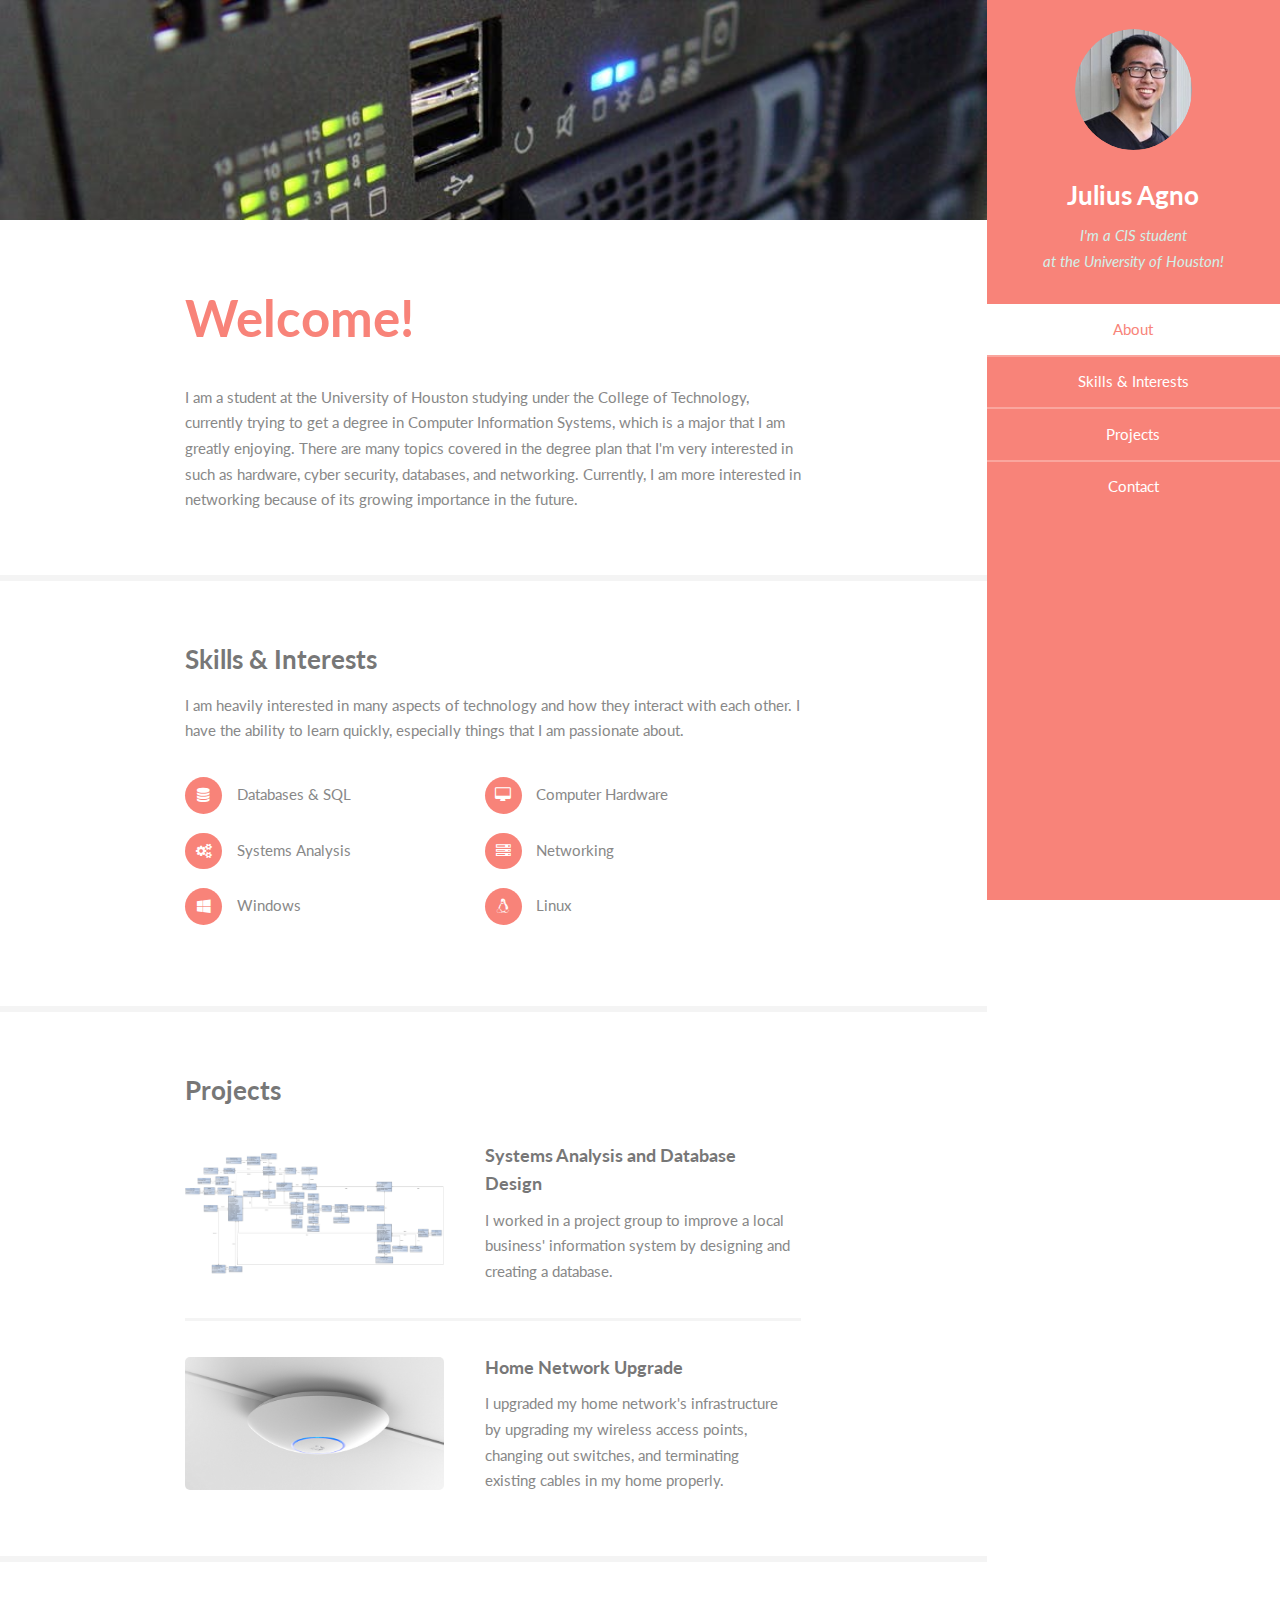
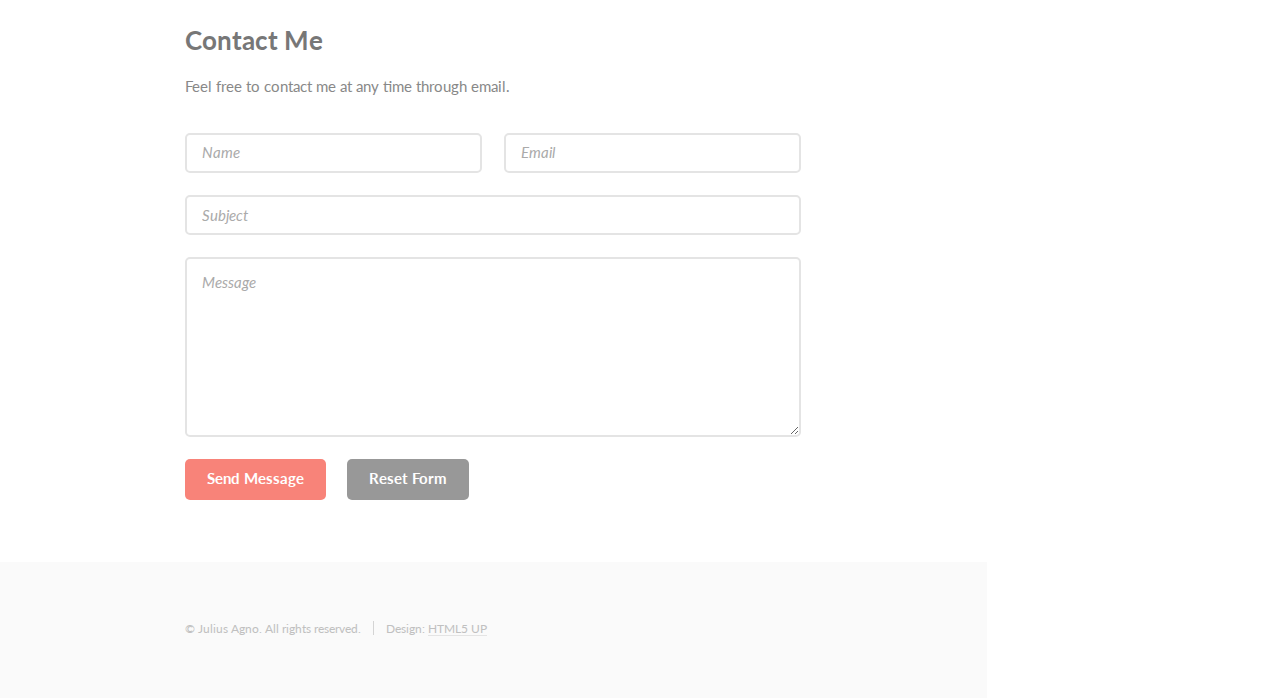
==== commit 30ca167f: "clean up" ====
--- a/index.html
+++ b/index.html
@@ -39,8 +39,8 @@
 						<!--<li><a href="#" class="icon fa-twitter"><span class="label">Twitter</span></a></li>-->
 						<!--<li><a href="#" class="icon fa-facebook"><span class="label">Facebook</span></a></li>-->
 						<!--<li><a href="#" class="icon fa-instagram"><span class="label">Instagram</span></a></li>-->
-						<li><a href="https://github.com/jayjay-a" class="icon fa-github"><span class="label">Github</span></a></li>
-						<li><a href="mailto:agno.julius@gmail.com" class="icon fa-envelope"><span class="label">Email</span></a></li>
+						<!--<li><a href="https://github.com/jayjay-a" class="icon fa-github"><span class="label">Github</span></a></li>>-->
+						<!--<li><a href="mailto:agno.julius@gmail.com" class="icon fa-envelope"><span class="label">Email</span></a></li>>-->
 					</ul>
 				</footer>
 				
@@ -58,7 +58,7 @@
 									<header class="major">
 										<h2>Welcome!</h2>
 									</header>
-									<p>I'm a student at the University of Houston studying under the College of Technology. I'm currently trying to get a degree in Computer Information Systems, which is a major that I am greatly enjoying. There are many topics covered in the degree plan that I'm very interested in such as hardware, cyber security, databases, and networking. Currently, I am more interested in networking because of its growing importance in the future.</p>
+									<p>I am a student at the University of Houston studying under the College of Technology, currently trying to get a degree in Computer Information Systems, which is a major that I am greatly enjoying. There are many topics covered in the degree plan that I'm very interested in such as hardware, cyber security, databases, and networking. Currently, I am more interested in networking because of its growing importance in the future.</p>
 								</div>
 							</section>
 
@@ -66,14 +66,14 @@
 							<section id="skills">
 								<div class="container">
 									<h3>Skills & Interests</h3>
-									<p>I am heavily interested in many aspects of technology and how they communicate with each other. I have the ability to learn quickly, especially things that I am passionate about.</p>
+									<p>I am heavily interested in many aspects of technology and how they interact with each other. I have the ability to learn quickly, especially things that I am passionate about.</p>
 									<ul class="feature-icons">
 										<li class="fa-database">Databases & SQL</li>
 										<li class="fa-desktop">Computer Hardware</li>
 										<li class="fa-cogs">Systems Analysis</li>
 										<li class="fa-server ">Networking</li>
-										<li class="fa-windows">Windows OS</li>
-										<li class="fa-file-code-o">Basic Coding</li>
+										<li class="fa-windows">Windows</li>
+										<li class="fa-linux">Linux</li>
 									</ul>
 								</div>
 							</section>
@@ -88,14 +88,14 @@
 											<a href="#" class="image"><img src="images/erd.png" alt="" /></a>
 											<div class="inner">
 												<h4>Systems Analysis and Database Design</h4>
-												<p>My group worked with a local business and we worked to improve their information system by designing a database.</p>
+												<p>I worked in a project group to improve a local business' information system by designing and creating a database.</p>
 											</div>
 										</article>
 										<article>
 											<a href="#" class="image"><img src="images/uac.png" alt="" /></a>
 											<div class="inner">
 												<h4>Home Network Upgrade</h4>
-												<p>I upgraded my Wi-Fi as well as my home's network infrastructure. Unfortunately, this project was not as big as I would like to stay within my budget</p>
+												<p>I upgraded my home network's infrastructure by upgrading my wireless access points, changing out switches, and terminating existing cables in my home properly.</p>
 											</div>
 										</article>
 									</div>
--- a/assets/css/main.css
+++ b/assets/css/main.css
@@ -2600,7 +2600,7 @@
 /* One */
 
 	#about:before {
-		background-image: url("../../images/headimage.jpg");
+		background-image: url("../../images/header.jpg");
 		background-position: top right;
 		background-repeat: no-repeat;
 		background-size: cover;
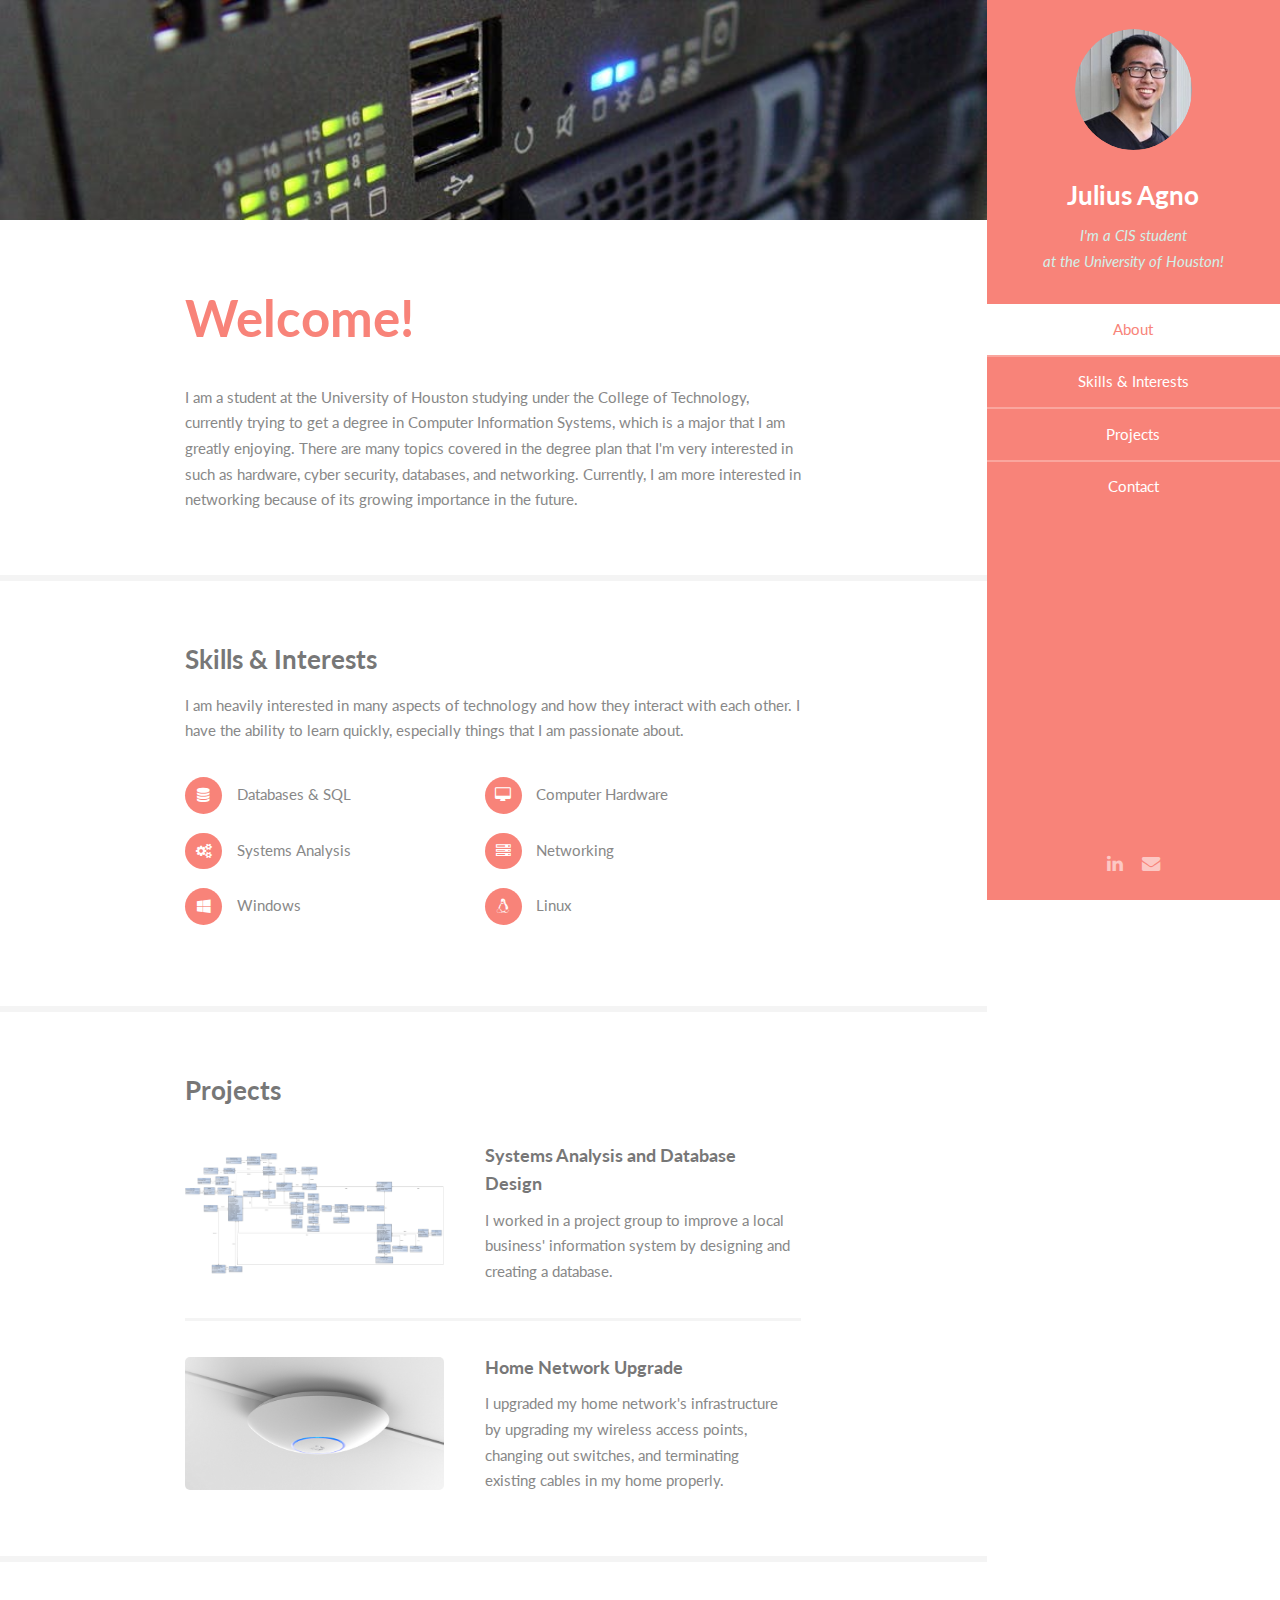
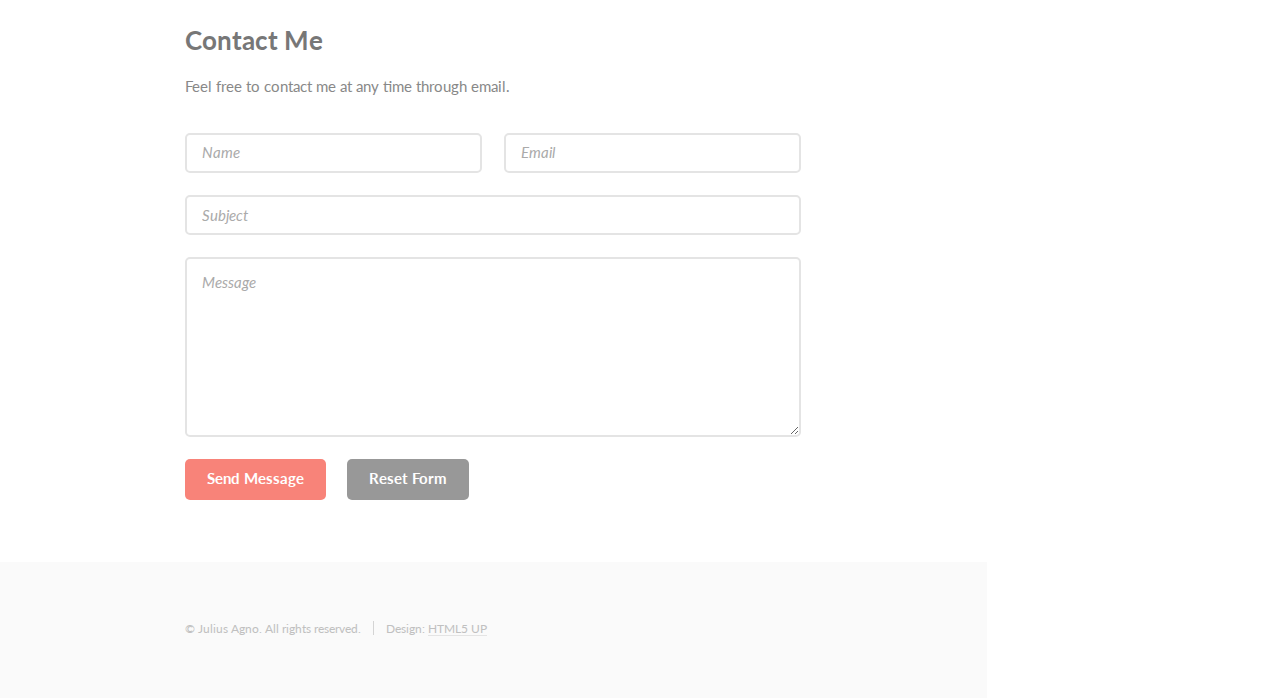
==== commit 9ad3f16e: "add contact" ====
--- a/index.html
+++ b/index.html
@@ -39,8 +39,9 @@
 						<!--<li><a href="#" class="icon fa-twitter"><span class="label">Twitter</span></a></li>-->
 						<!--<li><a href="#" class="icon fa-facebook"><span class="label">Facebook</span></a></li>-->
 						<!--<li><a href="#" class="icon fa-instagram"><span class="label">Instagram</span></a></li>-->
+						<li><a href="https://www.linkedin.com/in/julius-agno-a6510b115/" class="icon fa-linkedin"><span class="label">LinkedIn</span></a></li>
 						<!--<li><a href="https://github.com/jayjay-a" class="icon fa-github"><span class="label">Github</span></a></li>>-->
-						<!--<li><a href="mailto:agno.julius@gmail.com" class="icon fa-envelope"><span class="label">Email</span></a></li>>-->
+						<li><a href="mailto:agno.julius@gmail.com" class="icon fa-envelope"><span class="label">Email</span></a></li>
 					</ul>
 				</footer>
 				
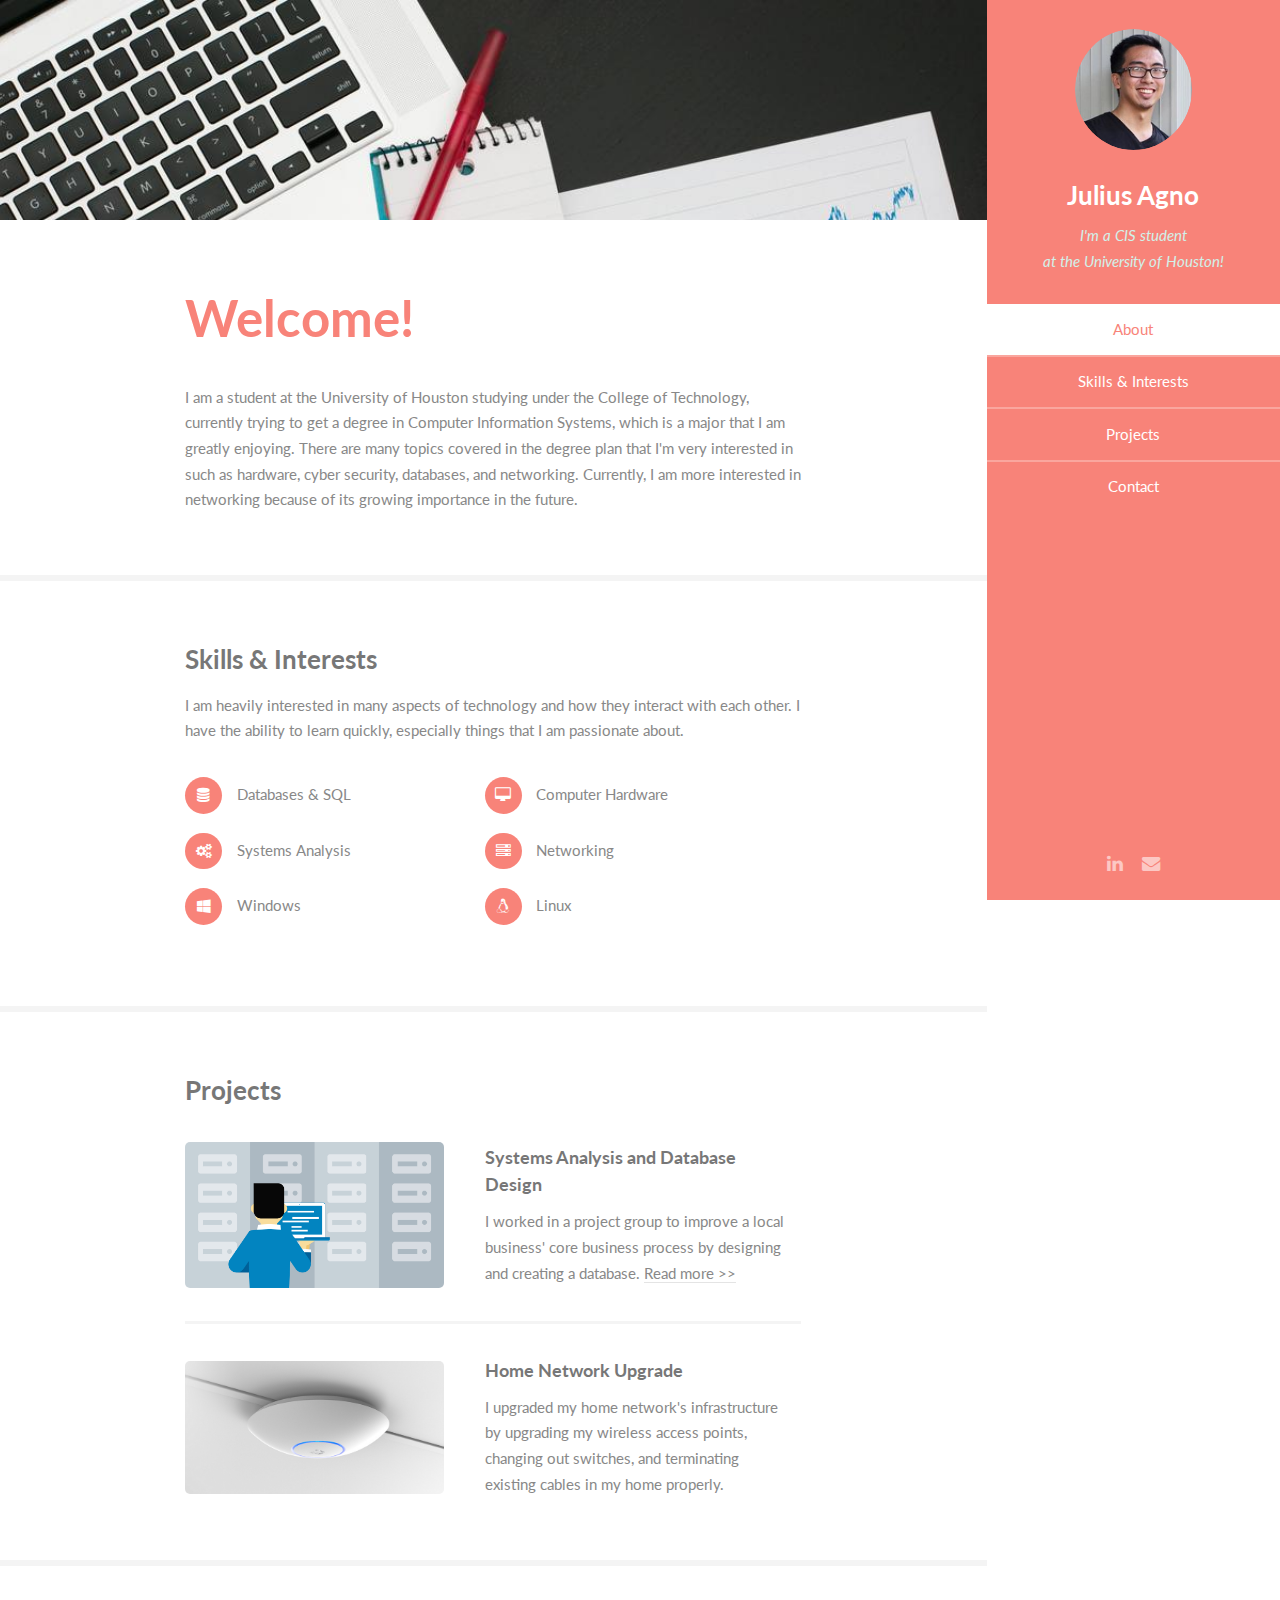
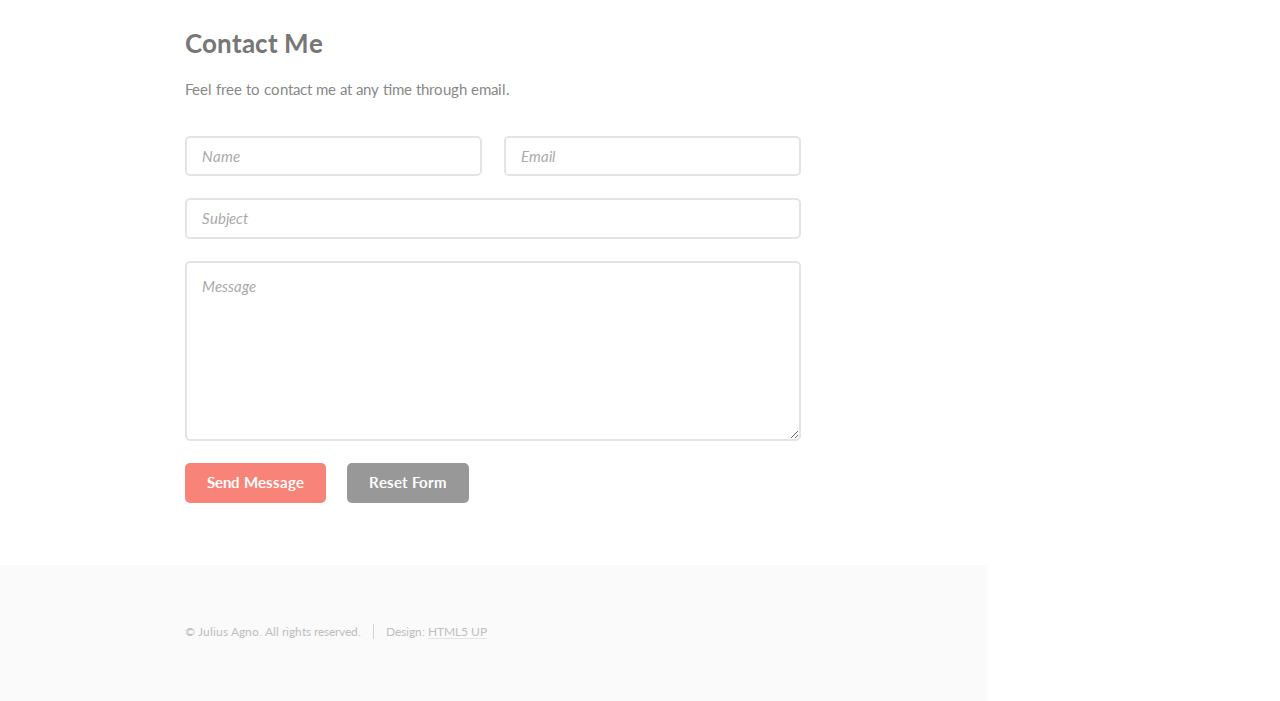
==== commit 93d3b1d0: "add project detail" ====
--- a/index.html
+++ b/index.html
@@ -86,10 +86,10 @@
 									<p></p>
 									<div class="features">
 										<article>
-											<a href="#" class="image"><img src="images/erd.png" alt="" /></a>
+											<a href="analysisanddb.html" class="image"><img src="images/erd.png" alt="" /></a>
 											<div class="inner">
 												<h4>Systems Analysis and Database Design</h4>
-												<p>I worked in a project group to improve a local business' information system by designing and creating a database.</p>
+												<p>I worked in a project group to improve a local business' core business process by designing and creating a database. <a href="analysisanddb.html">Read more >></a></p>
 											</div>
 										</article>
 										<article>
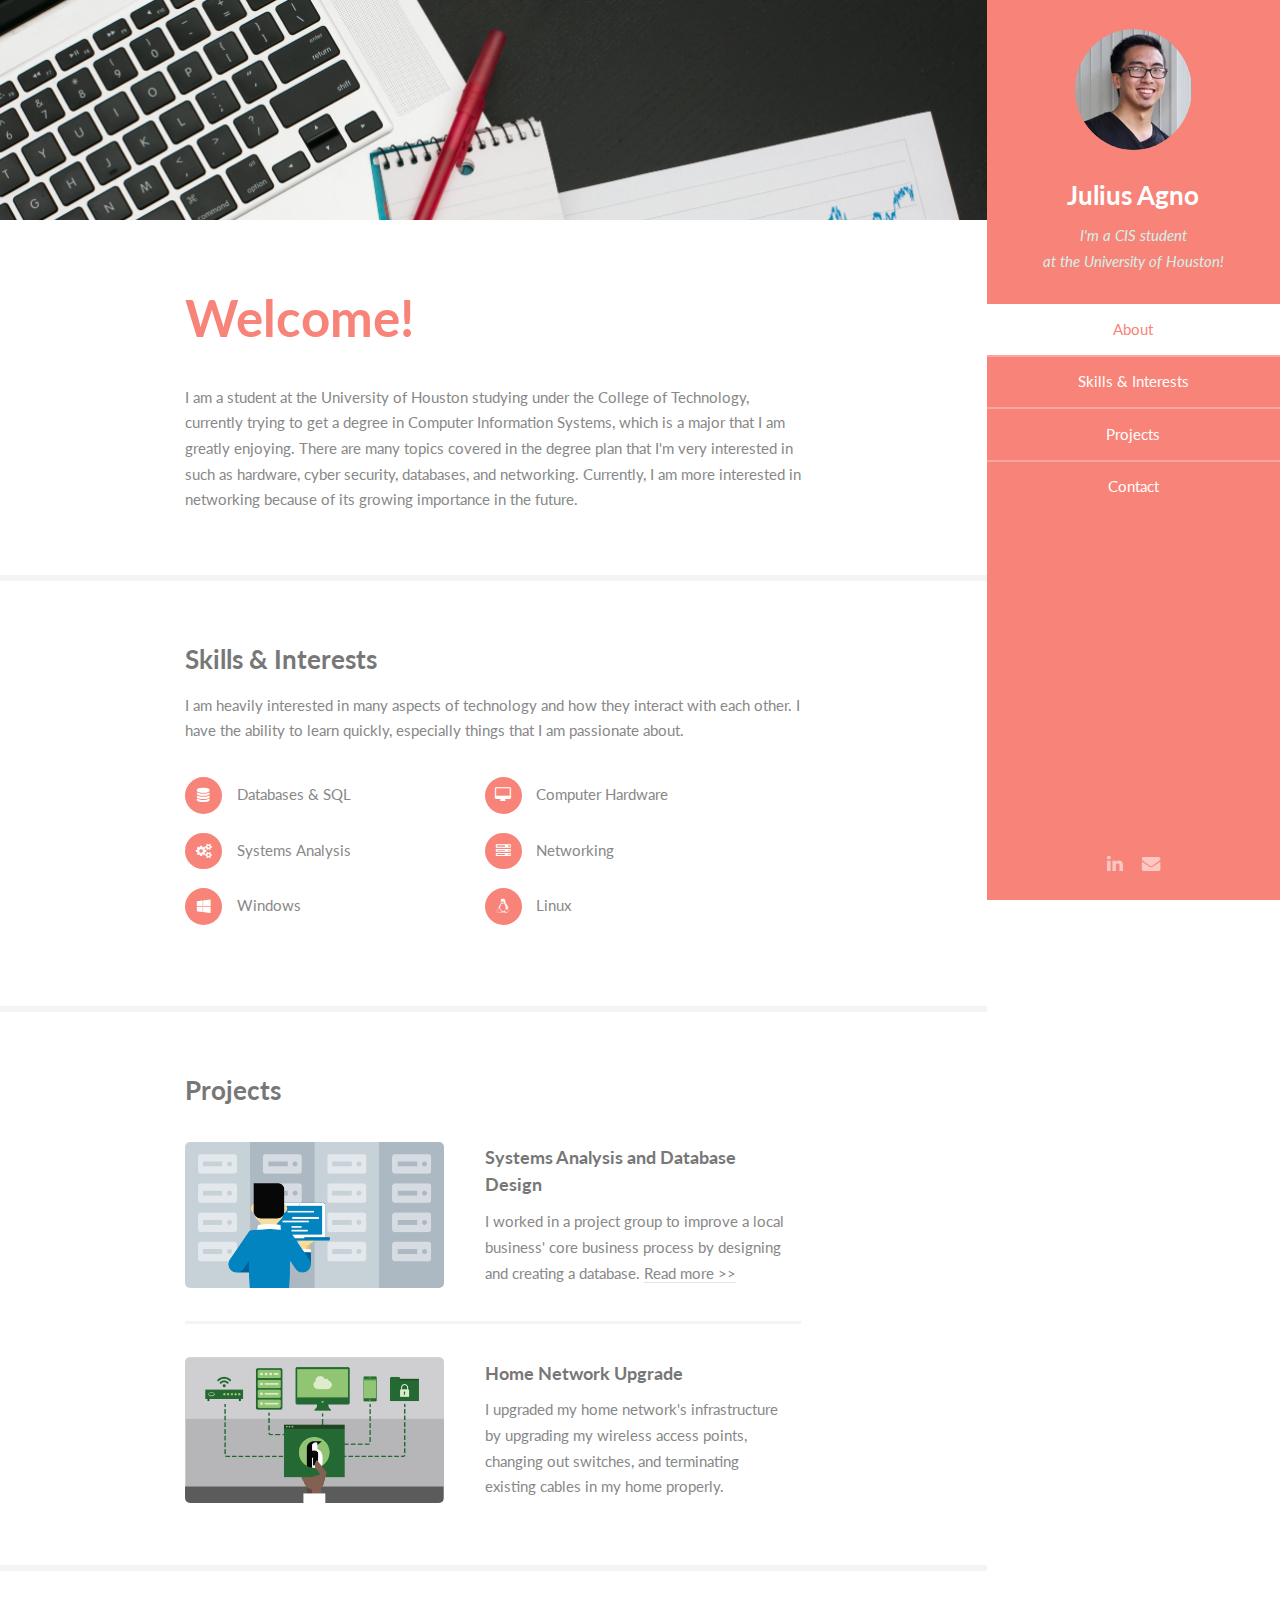
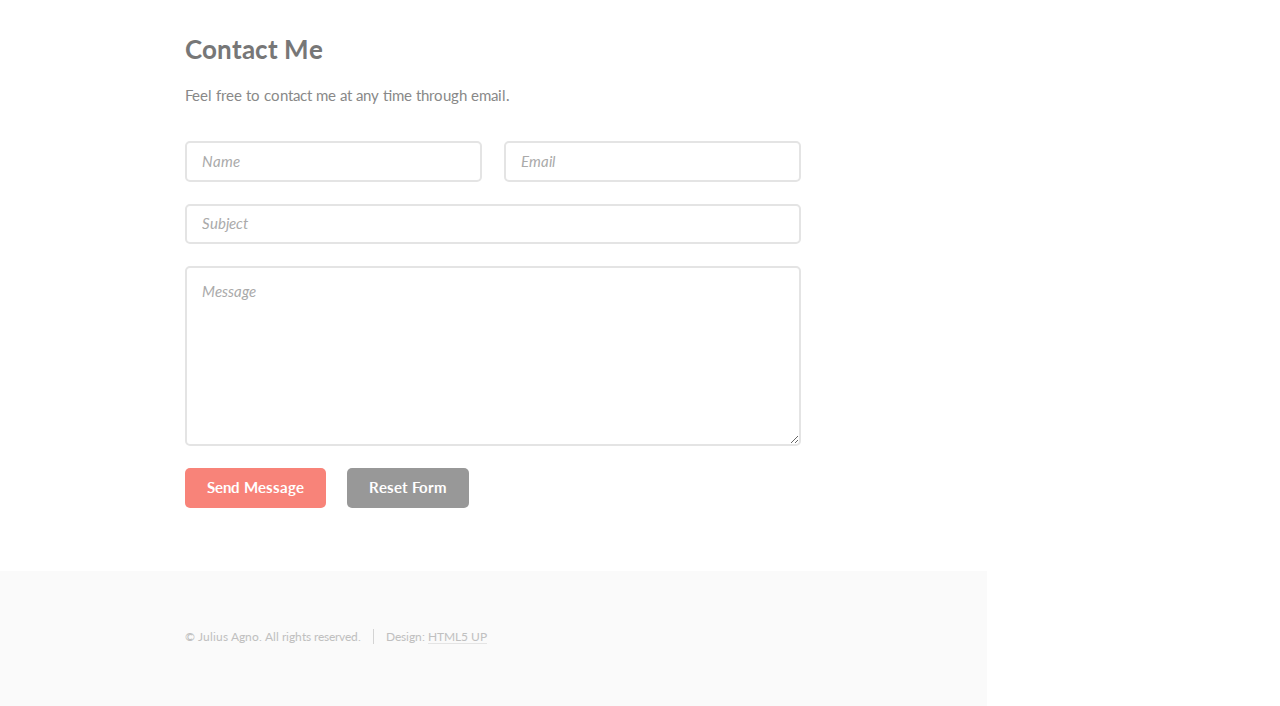
==== commit 342a5f47: "add homenetwork project" ====
--- a/index.html
+++ b/index.html
@@ -93,7 +93,7 @@
 											</div>
 										</article>
 										<article>
-											<a href="#" class="image"><img src="images/uac.png" alt="" /></a>
+											<a href="homenetwork.html" class="image"><img src="images/network.png" alt="" /></a>
 											<div class="inner">
 												<h4>Home Network Upgrade</h4>
 												<p>I upgraded my home network's infrastructure by upgrading my wireless access points, changing out switches, and terminating existing cables in my home properly.</p>
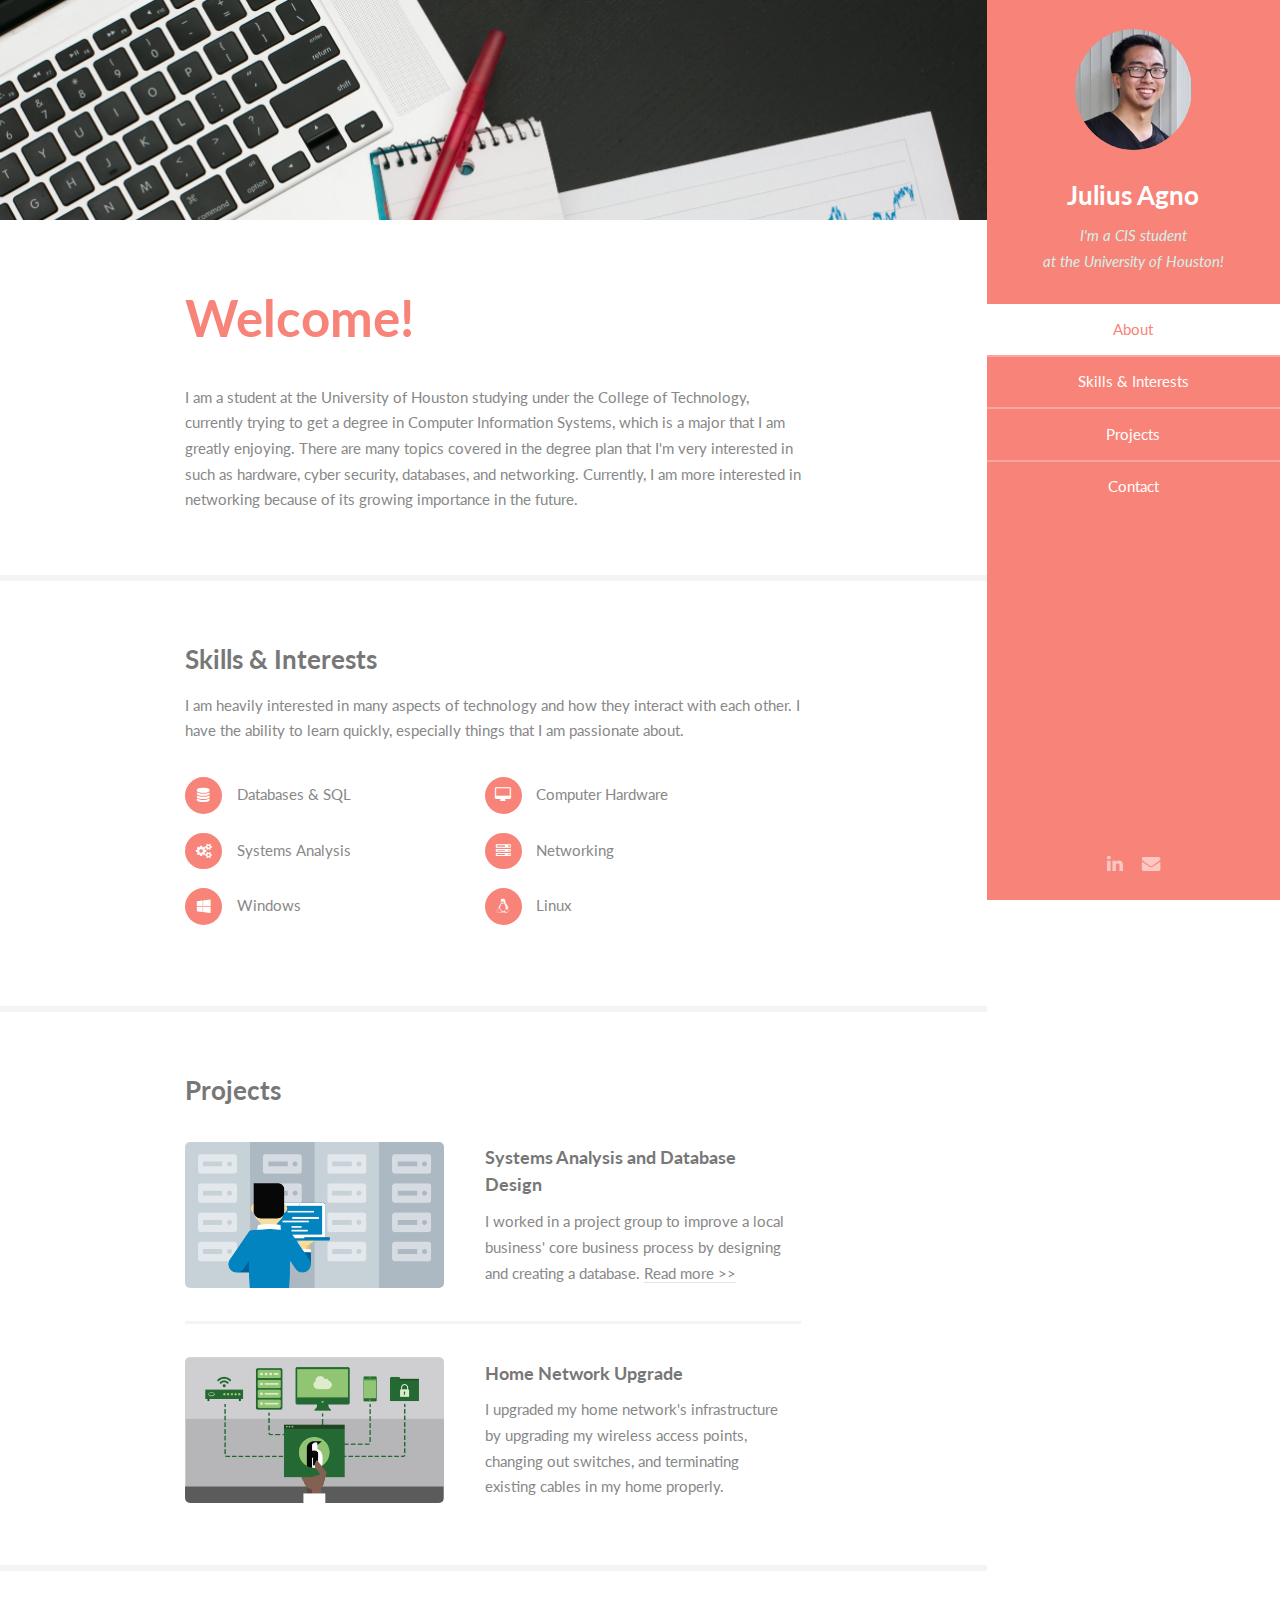
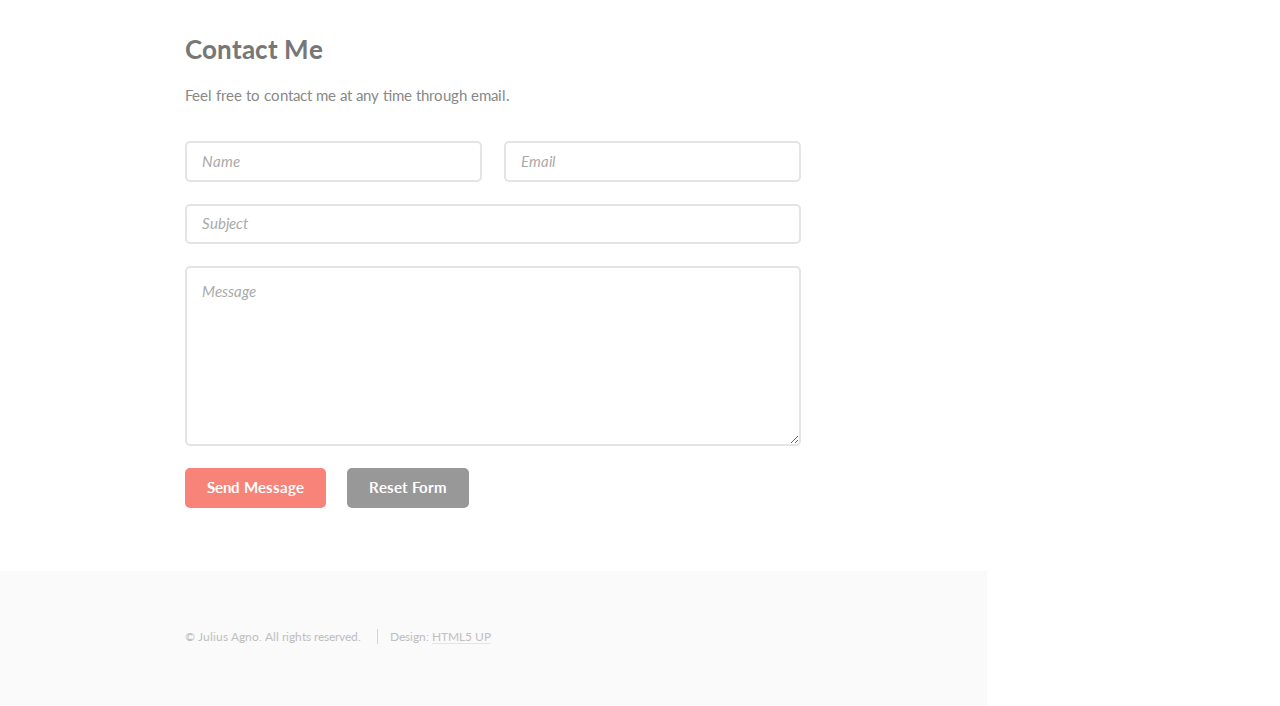
==== commit a486ee69: "beautify" ====
--- a/index.html
+++ b/index.html
@@ -5,156 +5,160 @@
 	Free for personal and commercial use under the CCA 3.0 license (html5up.net/license)
 -->
 <html>
-	<head>
-		<title>Julius Agno</title>
-		<meta charset="utf-8" />
-		<meta name="viewport" content="width=device-width, initial-scale=1" />
-		<!--[if lte IE 8]><script src="assets/js/ie/html5shiv.js"></script><![endif]-->
-		<link rel="stylesheet" href="assets/css/main.css" />
-		<!--[if lte IE 8]><link rel="stylesheet" href="assets/css/ie8.css" /><![endif]-->
-	</head>
-	<body>
 
-		<!-- Header -->
-			<section id="header">
-			
-				<header>
-					<span class="image avatar"><img src="images/avatar.png" alt="" /></span>
-					<h1 id="logo"><a href="#">Julius Agno</a></h1>
-					<p>I'm a CIS student<br />
-					at the University of Houston!</p>
-				</header>
-				
-				<nav id="nav">
-					<ul>
-						<li><a href="#about" class="active">About</a></li>
-						<li><a href="#skills">Skills & Interests</a></li>
-						<li><a href="#projects">Projects</a></li>
-						<li><a href="#contact">Contact</a></li>
-					</ul>
-				</nav>
-				
-				<footer>
-					<ul class="icons">
-						<!--<li><a href="#" class="icon fa-twitter"><span class="label">Twitter</span></a></li>-->
-						<!--<li><a href="#" class="icon fa-facebook"><span class="label">Facebook</span></a></li>-->
-						<!--<li><a href="#" class="icon fa-instagram"><span class="label">Instagram</span></a></li>-->
-						<li><a href="https://www.linkedin.com/in/julius-agno-a6510b115/" class="icon fa-linkedin"><span class="label">LinkedIn</span></a></li>
-						<!--<li><a href="https://github.com/jayjay-a" class="icon fa-github"><span class="label">Github</span></a></li>>-->
-						<li><a href="mailto:agno.julius@gmail.com" class="icon fa-envelope"><span class="label">Email</span></a></li>
-					</ul>
-				</footer>
-				
-			</section>
+<head>
+    <title>Julius Agno</title>
+    <meta charset="utf-8" />
+    <meta name="viewport" content="width=device-width, initial-scale=1" />
+    <!--[if lte IE 8]><script src="assets/js/ie/html5shiv.js"></script><![endif]-->
+    <link rel="stylesheet" href="assets/css/main.css" />
+    <!--[if lte IE 8]><link rel="stylesheet" href="assets/css/ie8.css" /><![endif]-->
+</head>
 
-		<!-- Wrapper -->
-			<div id="wrapper">
+<body>
 
-				<!-- Main -->
-					<div id="main">
+    <!-- Header -->
+    <section id="header">
 
-						<!-- About -->
-							<section id="about">
-								<div class="container">
-									<header class="major">
-										<h2>Welcome!</h2>
-									</header>
-									<p>I am a student at the University of Houston studying under the College of Technology, currently trying to get a degree in Computer Information Systems, which is a major that I am greatly enjoying. There are many topics covered in the degree plan that I'm very interested in such as hardware, cyber security, databases, and networking. Currently, I am more interested in networking because of its growing importance in the future.</p>
-								</div>
-							</section>
+        <header>
+            <span class="image avatar"><img src="images/avatar.png" alt="" /></span>
+            <h1 id="logo"><a href="#">Julius Agno</a></h1>
+            <p>I'm a CIS student<br /> at the University of Houston!</p>
+        </header>
 
-						<!-- Skills -->
-							<section id="skills">
-								<div class="container">
-									<h3>Skills & Interests</h3>
-									<p>I am heavily interested in many aspects of technology and how they interact with each other. I have the ability to learn quickly, especially things that I am passionate about.</p>
-									<ul class="feature-icons">
-										<li class="fa-database">Databases & SQL</li>
-										<li class="fa-desktop">Computer Hardware</li>
-										<li class="fa-cogs">Systems Analysis</li>
-										<li class="fa-server ">Networking</li>
-										<li class="fa-windows">Windows</li>
-										<li class="fa-linux">Linux</li>
-									</ul>
-								</div>
-							</section>
+        <nav id="nav">
+            <ul>
+                <li><a href="#about" class="active">About</a></li>
+                <li><a href="#skills">Skills & Interests</a></li>
+                <li><a href="#projects">Projects</a></li>
+                <li><a href="#contact">Contact</a></li>
+            </ul>
+        </nav>
 
-						<!-- Projects -->
-							<section id="projects">
-								<div class="container">
-									<h3>Projects</h3>
-									<p></p>
-									<div class="features">
-										<article>
-											<a href="analysisanddb.html" class="image"><img src="images/erd.png" alt="" /></a>
-											<div class="inner">
-												<h4>Systems Analysis and Database Design</h4>
-												<p>I worked in a project group to improve a local business' core business process by designing and creating a database. <a href="analysisanddb.html">Read more >></a></p>
-											</div>
-										</article>
-										<article>
-											<a href="homenetwork.html" class="image"><img src="images/network.png" alt="" /></a>
-											<div class="inner">
-												<h4>Home Network Upgrade</h4>
-												<p>I upgraded my home network's infrastructure by upgrading my wireless access points, changing out switches, and terminating existing cables in my home properly.</p>
-											</div>
-										</article>
-									</div>
-								</div>
-							</section>
+        <footer>
+            <ul class="icons">
+                <!--<li><a href="#" class="icon fa-twitter"><span class="label">Twitter</span></a></li>-->
+                <!--<li><a href="#" class="icon fa-facebook"><span class="label">Facebook</span></a></li>-->
+                <!--<li><a href="#" class="icon fa-instagram"><span class="label">Instagram</span></a></li>-->
+                <li><a href="https://www.linkedin.com/in/julius-agno-a6510b115/" class="icon fa-linkedin"><span class="label">LinkedIn</span></a></li>
+                <!--<li><a href="https://github.com/jayjay-a" class="icon fa-github"><span class="label">Github</span></a></li>>-->
+                <li><a href="mailto:agno.julius@gmail.com" class="icon fa-envelope"><span class="label">Email</span></a></li>
+            </ul>
+        </footer>
 
-						<!-- Contact -->
-							<section id="contact">
-								<div class="container">
-									<h3>Contact Me</h3>
-									<p>Feel free to contact me at any time through email.</p>
-									<form method="post" action="https://formspree.io/agno.julius@gmail.com">
-										<div class="row uniform">
-											<div class="6u 12u(xsmall)"><input type="text" name="name" id="name" placeholder="Name" /></div>
-											<div class="6u 12u(xsmall)"><input type="email" name="email" id="email" placeholder="Email" /></div>
-										</div>
-										<div class="row uniform">
-											<div class="12u"><input type="text" name="subject" id="subject" placeholder="Subject" /></div>
-										</div>
-										<div class="row uniform">
-											<div class="12u"><textarea name="message" id="message" placeholder="Message" rows="6"></textarea></div>
-										</div>
-										<div class="row uniform">
-											<div class="12u">
-												<ul class="actions">
-													<li><input type="submit" class="special" value="Send Message" /></li>
-													<li><input type="reset" value="Reset Form" /></li>
-												</ul>
-											</div>
-										</div>
-									</form>
-								</div>
-							</section>
-							
-							
+    </section>
+
+    <!-- Wrapper -->
+    <div id="wrapper">
+
+        <!-- Main -->
+        <div id="main">
+
+            <!-- About -->
+            <section id="about">
+                <div class="container">
+                    <header class="major">
+                        <h2>Welcome!</h2>
+                    </header>
+                    <p>I am a student at the University of Houston studying under the College of Technology, currently trying to get a degree in Computer Information Systems, which is a major that I am greatly enjoying. There are many topics covered in the
+                        degree plan that I'm very interested in such as hardware, cyber security, databases, and networking. Currently, I am more interested in networking because of its growing importance in the future.</p>
+                </div>
+            </section>
+
+            <!-- Skills -->
+            <section id="skills">
+                <div class="container">
+                    <h3>Skills & Interests</h3>
+                    <p>I am heavily interested in many aspects of technology and how they interact with each other. I have the ability to learn quickly, especially things that I am passionate about.</p>
+                    <ul class="feature-icons">
+                        <li class="fa-database">Databases & SQL</li>
+                        <li class="fa-desktop">Computer Hardware</li>
+                        <li class="fa-cogs">Systems Analysis</li>
+                        <li class="fa-server ">Networking</li>
+                        <li class="fa-windows">Windows</li>
+                        <li class="fa-linux">Linux</li>
+                    </ul>
+                </div>
+            </section>
+
+            <!-- Projects -->
+            <section id="projects">
+                <div class="container">
+                    <h3>Projects</h3>
+                    <p></p>
+                    <div class="features">
+                        <article>
+                            <a href="analysisanddb.html" class="image"><img src="images/erd.png" alt="" /></a>
+                            <div class="inner">
+                                <h4>Systems Analysis and Database Design</h4>
+                                <p>I worked in a project group to improve a local business' core business process by designing and creating a database. <a href="analysisanddb.html">Read more >></a></p>
+                            </div>
+                        </article>
+                        <article>
+                            <a href="homenetwork.html" class="image"><img src="images/network.png" alt="" /></a>
+                            <div class="inner">
+                                <h4>Home Network Upgrade</h4>
+                                <p>I upgraded my home network's infrastructure by upgrading my wireless access points, changing out switches, and terminating existing cables in my home properly.</p>
+                            </div>
+                        </article>
+                    </div>
+                </div>
+            </section>
+
+            <!-- Contact -->
+            <section id="contact">
+                <div class="container">
+                    <h3>Contact Me</h3>
+                    <p>Feel free to contact me at any time through email.</p>
+                    <form method="post" action="https://formspree.io/agno.julius@gmail.com">
+                        <div class="row uniform">
+                            <div class="6u 12u(xsmall)"><input type="text" name="name" id="name" placeholder="Name" /></div>
+                            <div class="6u 12u(xsmall)"><input type="email" name="email" id="email" placeholder="Email" /></div>
+                        </div>
+                        <div class="row uniform">
+                            <div class="12u"><input type="text" name="subject" id="subject" placeholder="Subject" /></div>
+                        </div>
+                        <div class="row uniform">
+                            <div class="12u"><textarea name="message" id="message" placeholder="Message" rows="6"></textarea></div>
+                        </div>
+                        <div class="row uniform">
+                            <div class="12u">
+                                <ul class="actions">
+                                    <li><input type="submit" class="special" value="Send Message" /></li>
+                                    <li><input type="reset" value="Reset Form" /></li>
+                                </ul>
+                            </div>
+                        </div>
+                    </form>
+                </div>
+            </section>
 
 
-					</div>
 
-				<!-- Footer -->
-					<section id="footer">
-						<div class="container">
-							<ul class="copyright">
-								<li>&copy; Julius Agno. All rights reserved.</li><li>Design: <a href="http://html5up.net">HTML5 UP</a></li>
-							</ul>
-						</div>
-					</section>
 
-			</div>
+        </div>
 
-		<!-- Scripts -->
-			<script src="assets/js/jquery.min.js"></script>
-			<script src="assets/js/jquery.scrollzer.min.js"></script>
-			<script src="assets/js/jquery.scrolly.min.js"></script>
-			<script src="assets/js/skel.min.js"></script>
-			<script src="assets/js/util.js"></script>
-			<!--[if lte IE 8]><script src="assets/js/ie/respond.min.js"></script><![endif]-->
-			<script src="assets/js/main.js"></script>
+        <!-- Footer -->
+        <section id="footer">
+            <div class="container">
+                <ul class="copyright">
+                    <li>&copy; Julius Agno. All rights reserved.</li>
+                    <li>Design: <a href="http://html5up.net">HTML5 UP</a></li>
+                </ul>
+            </div>
+        </section>
 
-	</body>
+    </div>
+
+    <!-- Scripts -->
+    <script src="assets/js/jquery.min.js"></script>
+    <script src="assets/js/jquery.scrollzer.min.js"></script>
+    <script src="assets/js/jquery.scrolly.min.js"></script>
+    <script src="assets/js/skel.min.js"></script>
+    <script src="assets/js/util.js"></script>
+    <!--[if lte IE 8]><script src="assets/js/ie/respond.min.js"></script><![endif]-->
+    <script src="assets/js/main.js"></script>
+
+</body>
+
 </html>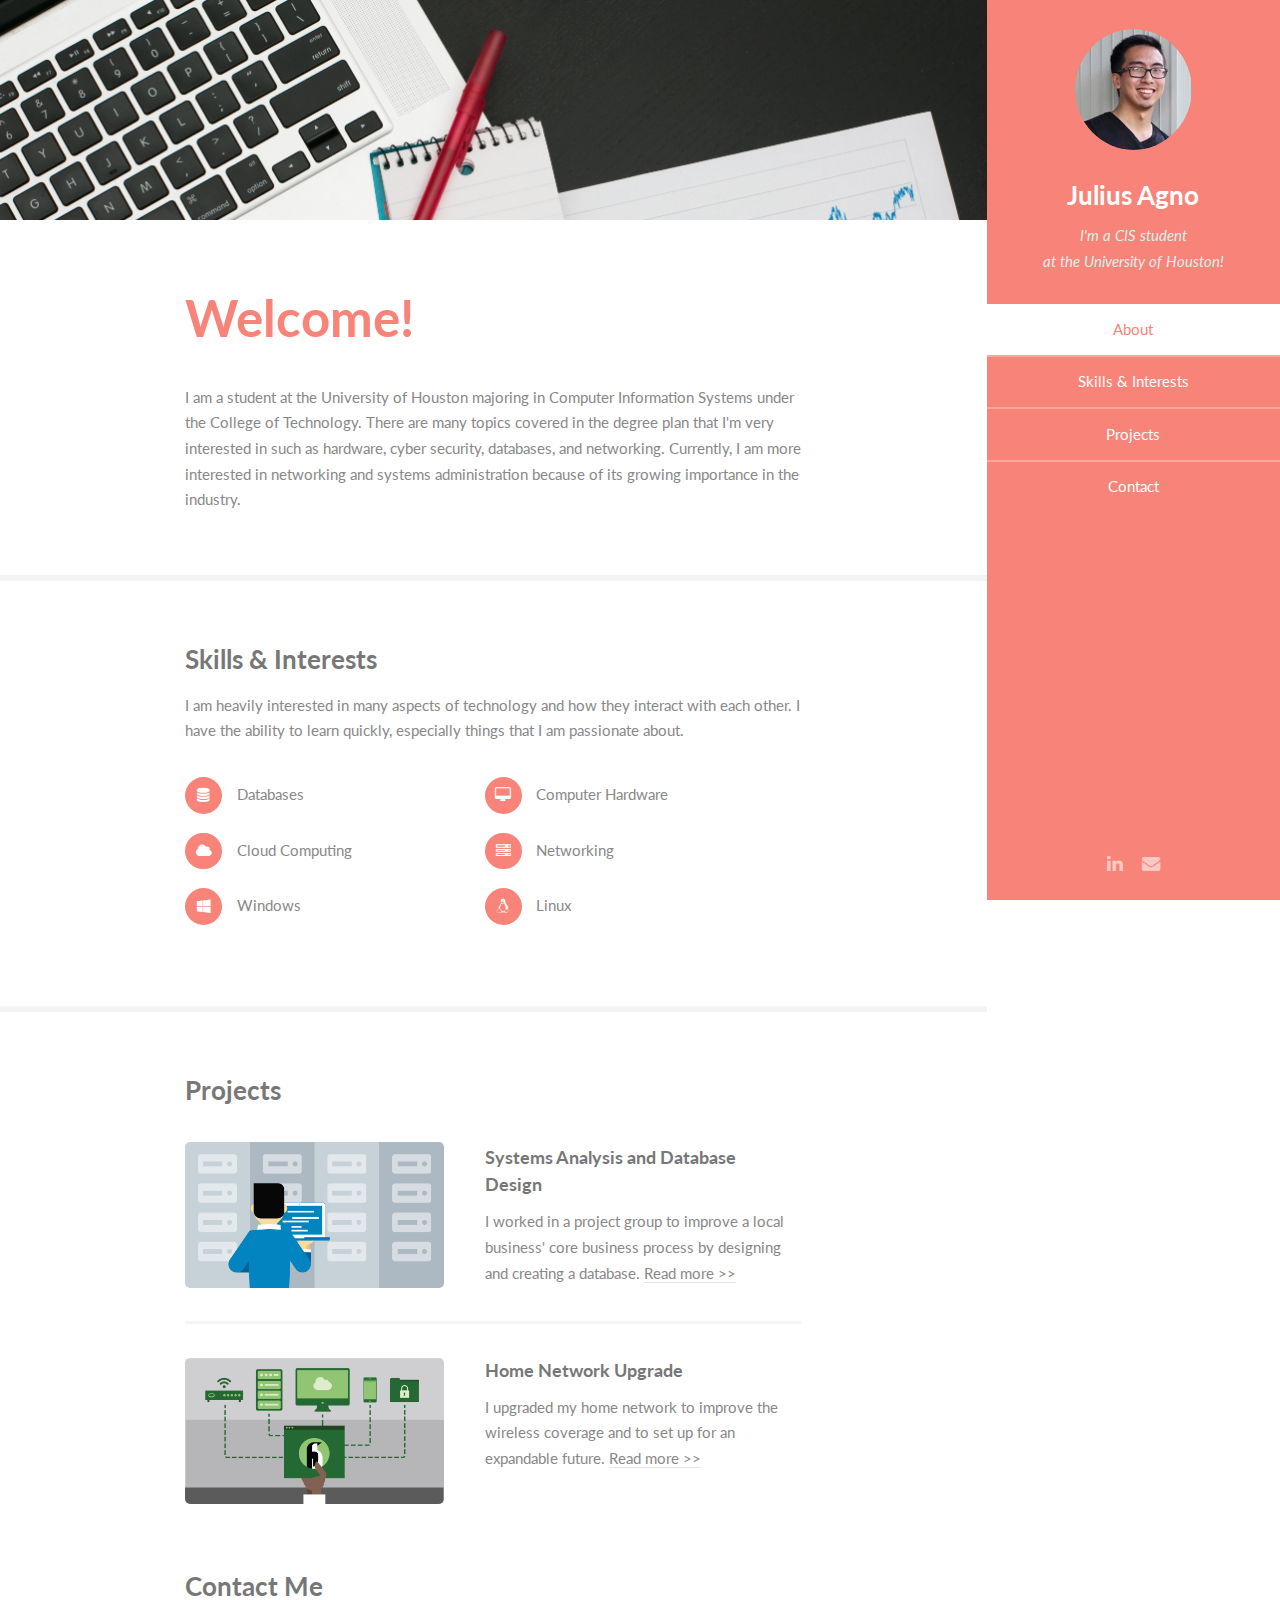
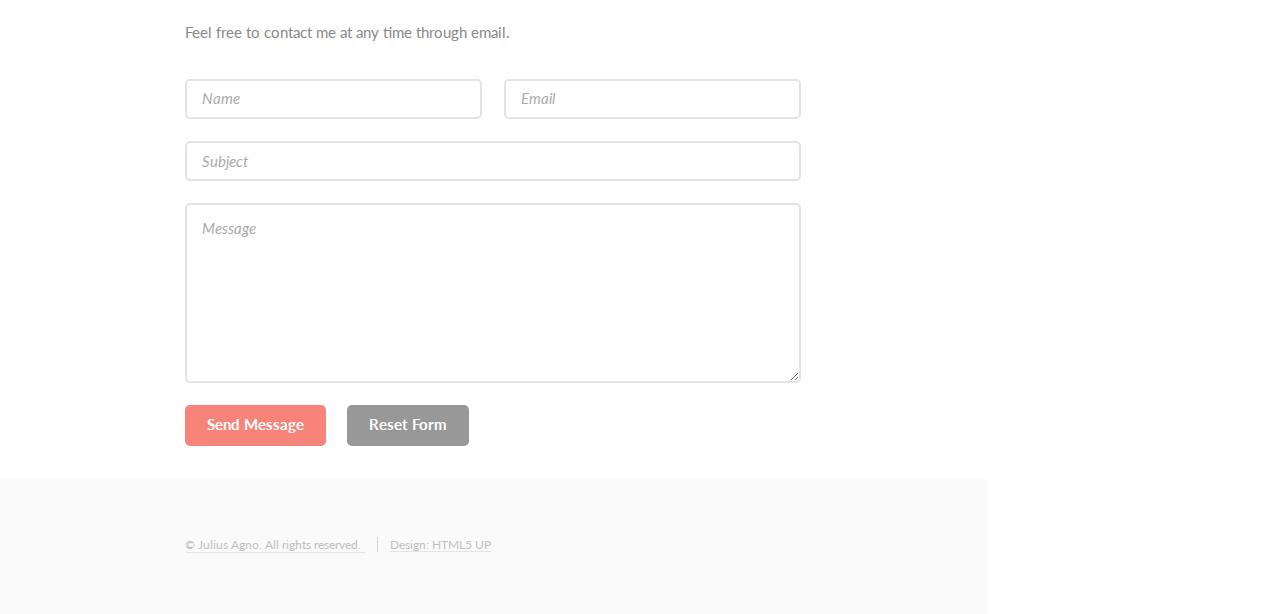
==== commit 76e3389b: "fix homepage" ====
--- a/index.html
+++ b/index.html
@@ -60,8 +60,8 @@
                     <header class="major">
                         <h2>Welcome!</h2>
                     </header>
-                    <p>I am a student at the University of Houston studying under the College of Technology, currently trying to get a degree in Computer Information Systems, which is a major that I am greatly enjoying. There are many topics covered in the
-                        degree plan that I'm very interested in such as hardware, cyber security, databases, and networking. Currently, I am more interested in networking because of its growing importance in the future.</p>
+                    <p>I am a student at the University of Houston majoring in Computer Information Systems under the College of Technology. There are many topics covered in the
+                        degree plan that I'm very interested in such as hardware, cyber security, databases, and networking. Currently, I am more interested in networking and systems administration because of its growing importance in the industry.</p>
                 </div>
             </section>
 
@@ -71,9 +71,9 @@
                     <h3>Skills & Interests</h3>
                     <p>I am heavily interested in many aspects of technology and how they interact with each other. I have the ability to learn quickly, especially things that I am passionate about.</p>
                     <ul class="feature-icons">
-                        <li class="fa-database">Databases & SQL</li>
+                        <li class="fa-database">Databases</li>
                         <li class="fa-desktop">Computer Hardware</li>
-                        <li class="fa-cogs">Systems Analysis</li>
+                        <li class="fa-cloud">Cloud Computing</li>
                         <li class="fa-server ">Networking</li>
                         <li class="fa-windows">Windows</li>
                         <li class="fa-linux">Linux</li>
@@ -98,7 +98,7 @@
                             <a href="homenetwork.html" class="image"><img src="images/network.png" alt="" /></a>
                             <div class="inner">
                                 <h4>Home Network Upgrade</h4>
-                                <p>I upgraded my home network's infrastructure by upgrading my wireless access points, changing out switches, and terminating existing cables in my home properly.</p>
+                                <p>I upgraded my home network to improve the wireless coverage and to set up for an expandable future. <a href="homenetwork.html">Read more >></p>
                             </div>
                         </article>
                     </div>
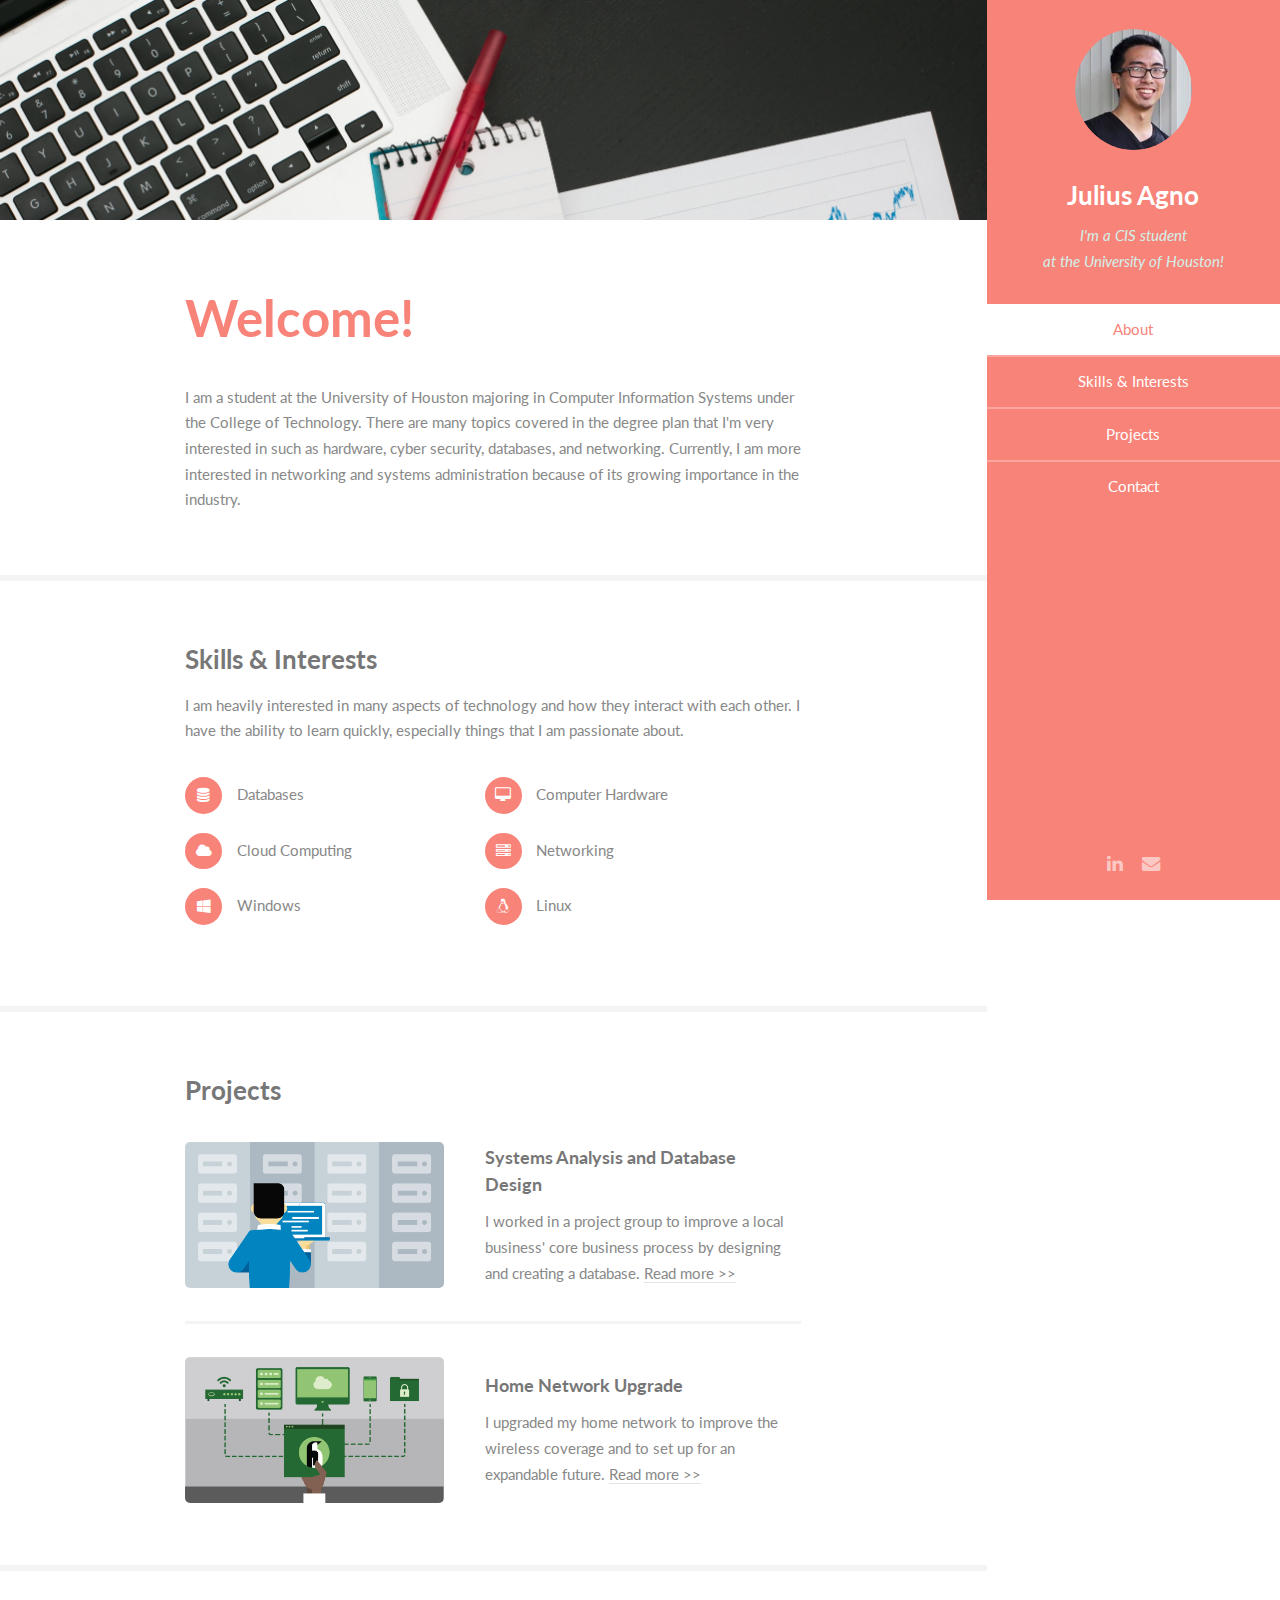
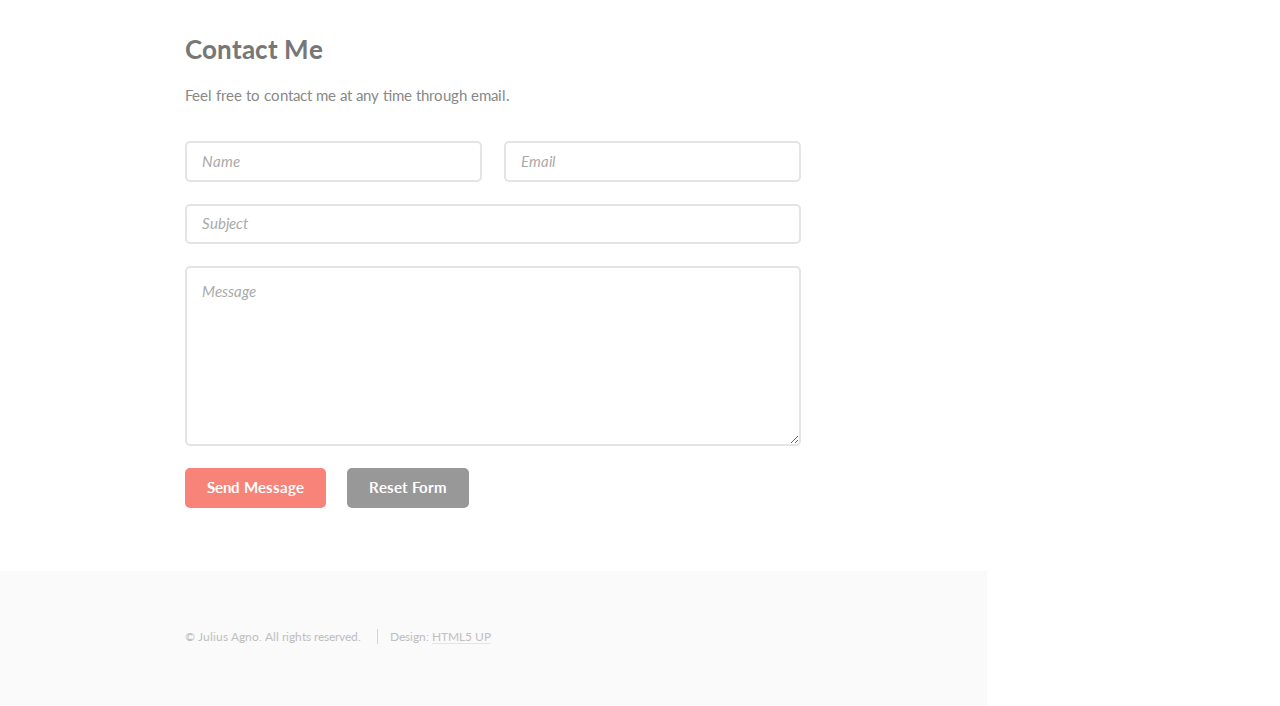
==== commit b8bdf2ce: "fix syntax" ====
--- a/index.html
+++ b/index.html
@@ -98,7 +98,7 @@
                             <a href="homenetwork.html" class="image"><img src="images/network.png" alt="" /></a>
                             <div class="inner">
                                 <h4>Home Network Upgrade</h4>
-                                <p>I upgraded my home network to improve the wireless coverage and to set up for an expandable future. <a href="homenetwork.html">Read more >></p>
+                                <p>I upgraded my home network to improve the wireless coverage and to set up for an expandable future. <a href="homenetwork.html">Read more >> </a></p>
                             </div>
                         </article>
                     </div>
